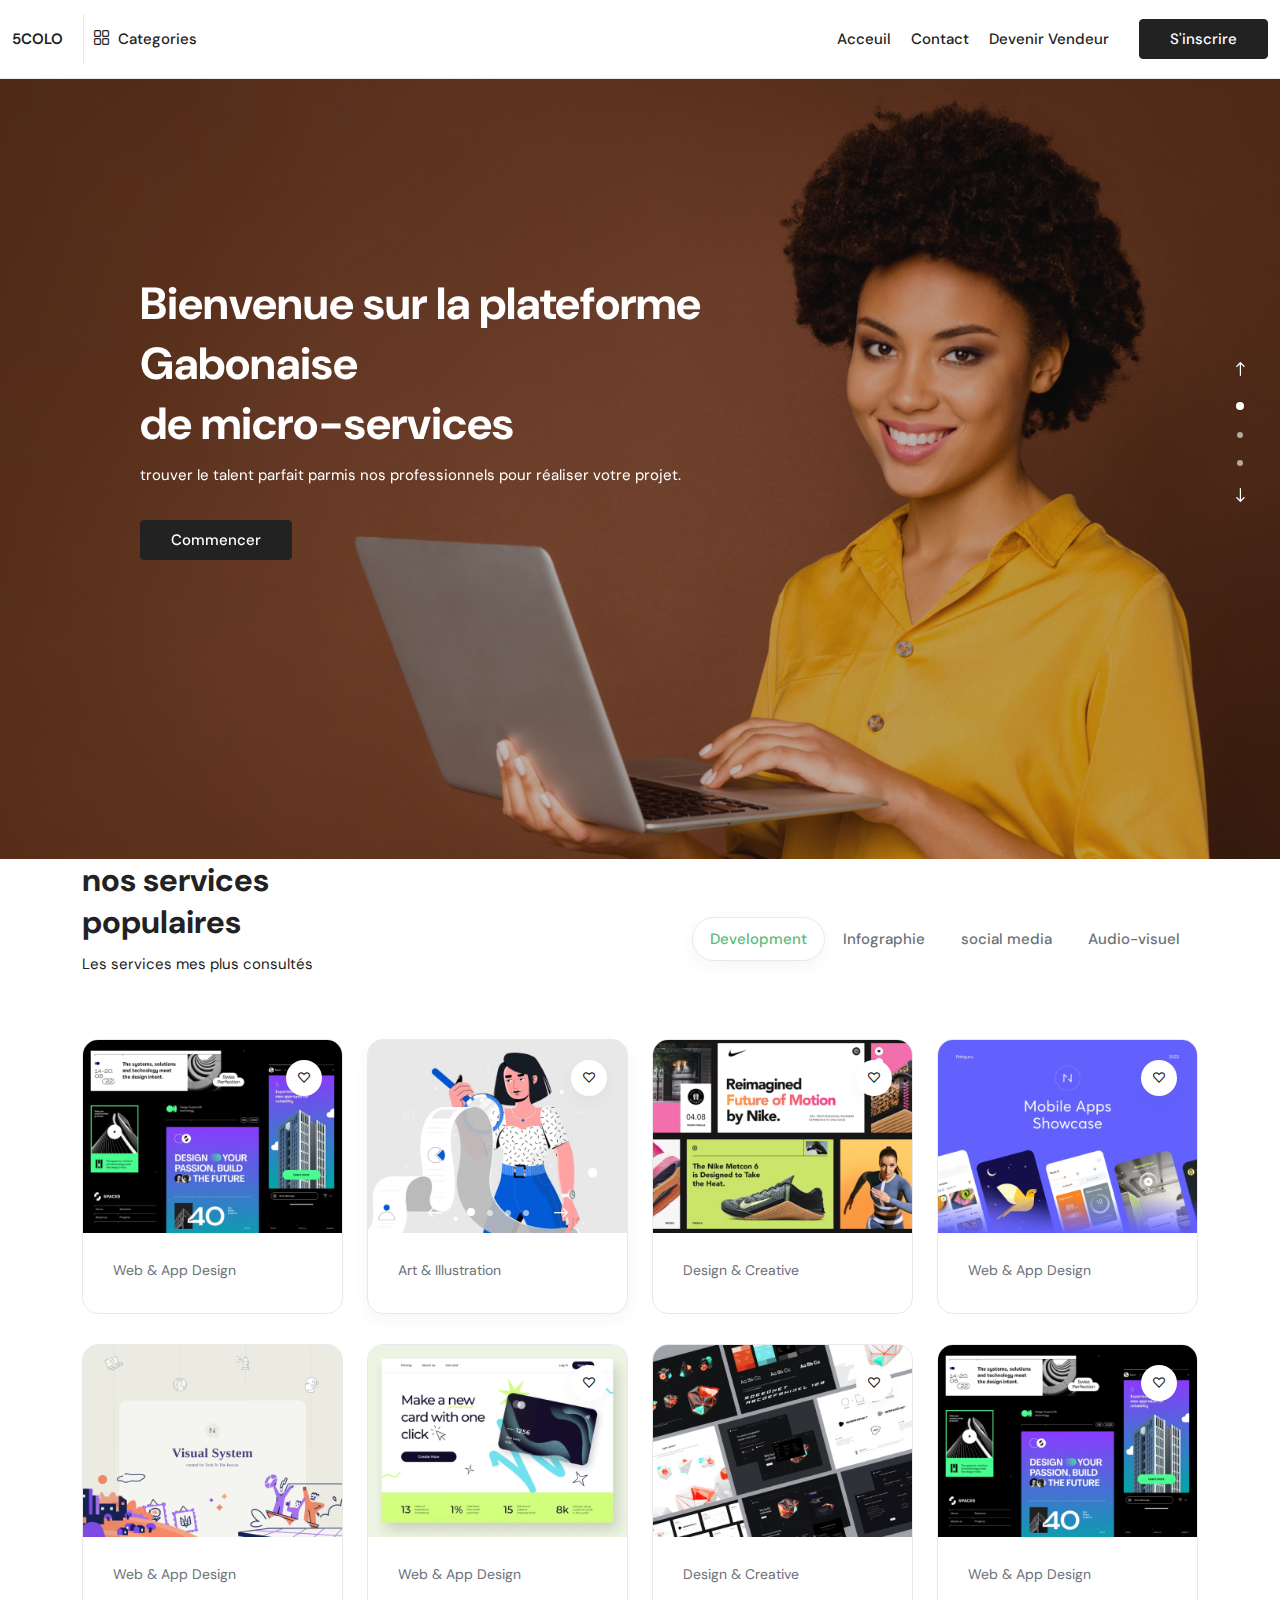
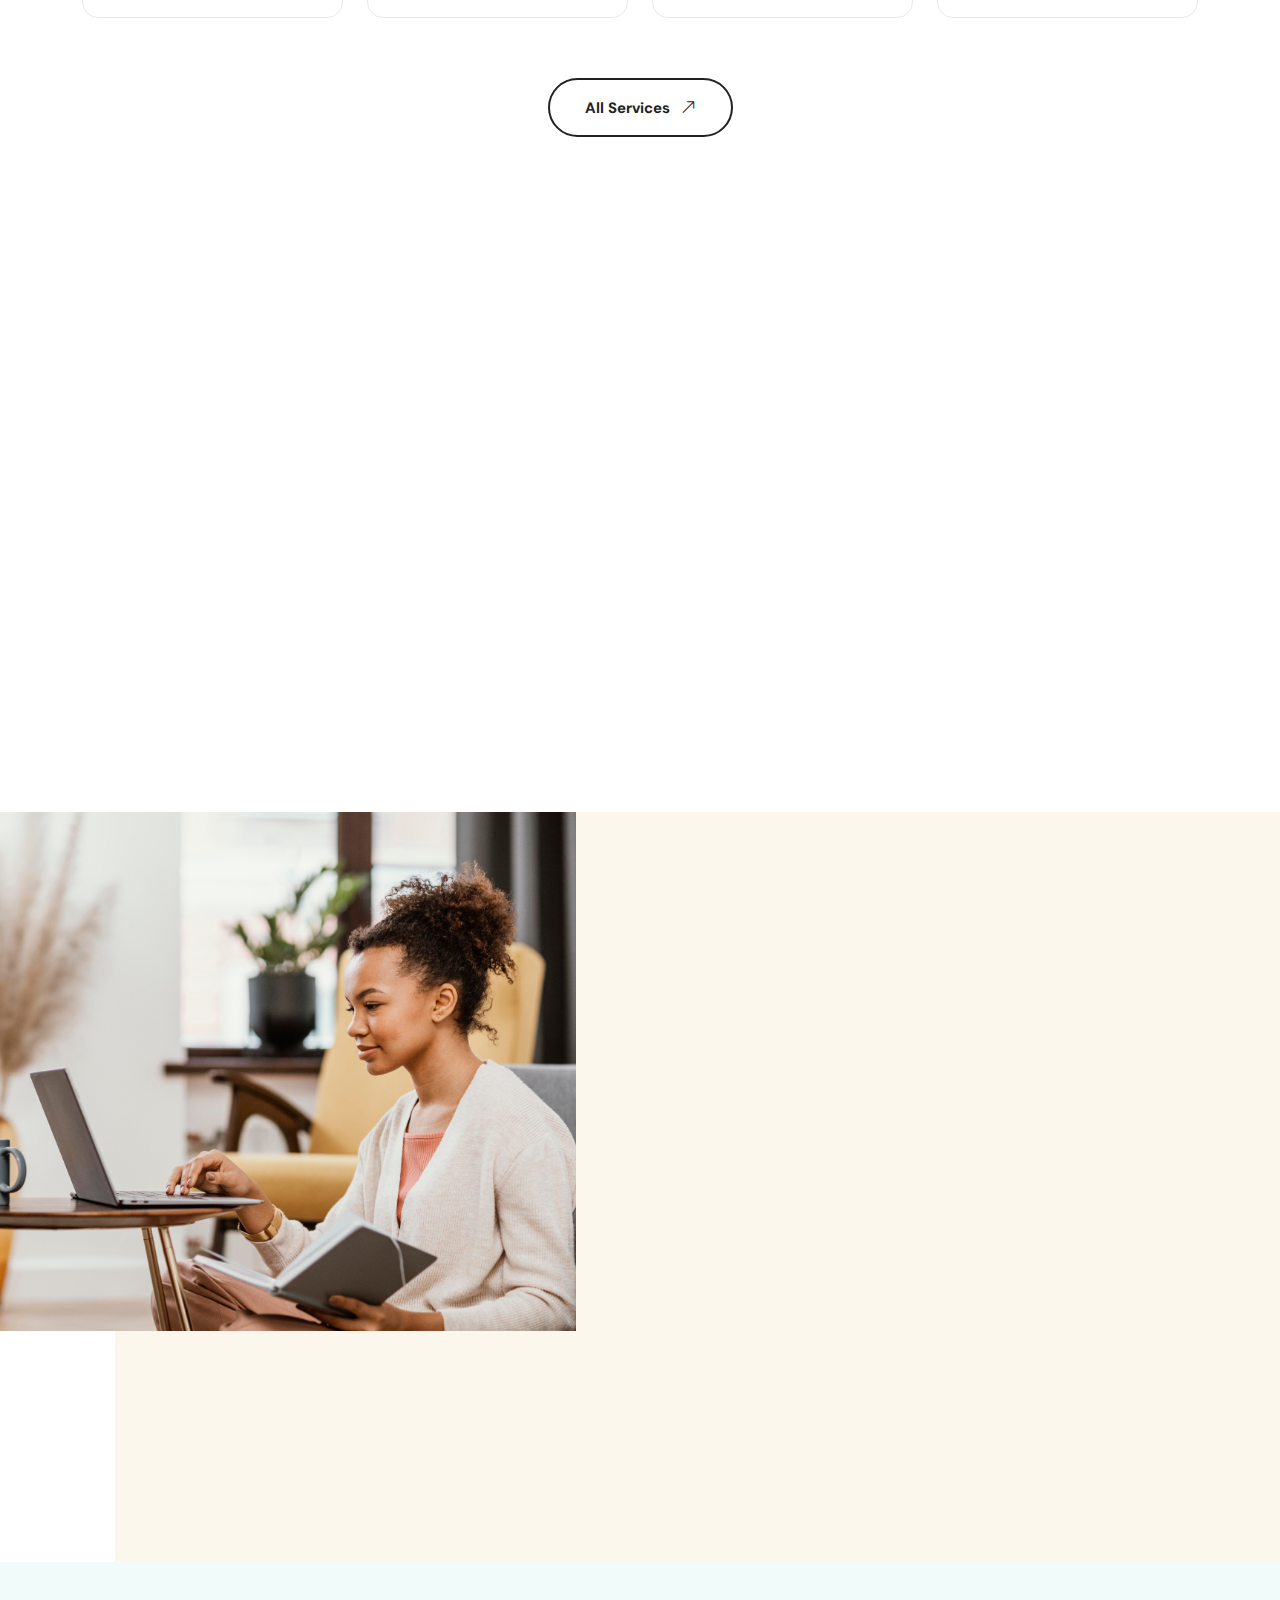
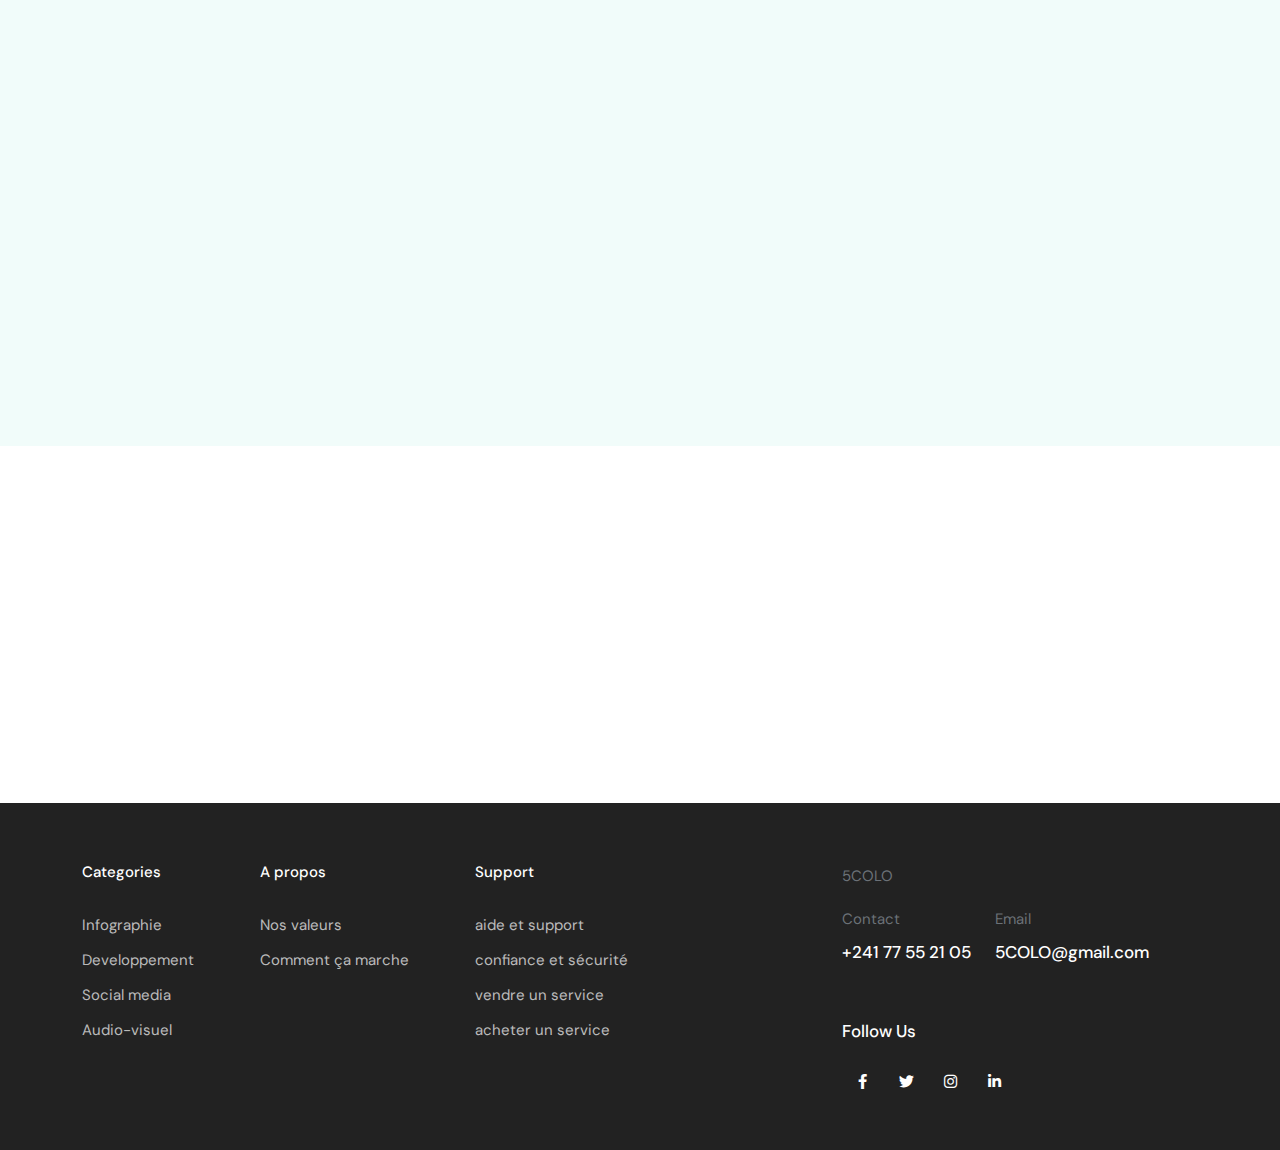
==== index.html @ 65ad7491 "modification de la pages d'acceuil" ====
<!DOCTYPE html>
<html dir="ltr" lang="en">

<!-- Mirrored from creativelayers.net/themes/freeio-html/index9.html by HTTrack Website Copier/3.x [XR&CO'2014], Thu, 28 Sep 2023 16:23:38 GMT -->
<head>
<meta charset="utf-8">
<meta http-equiv="X-UA-Compatible" content="IE=edge">
<meta name="viewport" content="width=device-width, initial-scale=1">
<meta name="keywords" content="bidding, fiverr, freelance marketplace, freelancers, freelancing, gigs, hiring, job board, job portal, job posting, jobs marketplace, peopleperhour, proposals, sell services, upwork">
<meta name="description" content="Freeio - Freelance Marketplace HTML Template">
<meta name="CreativeLayers" content="ATFN">
<!-- css file -->
<link rel="stylesheet" href="css/bootstrap.min.css">
<link rel="stylesheet" href="css/jquery-ui.min.css">
<link rel="stylesheet" href="css/ace-responsive-menu.css">
<link rel="stylesheet" href="css/menu.css">
<link rel="stylesheet" href="css/fontawesome.css">
<link rel="stylesheet" href="css/flaticon.css">
<link rel="stylesheet" href="css/bootstrap-select.min.css">
<link rel="stylesheet" href="css/animate.css">
<link rel="stylesheet" href="css/slider.css">
<link rel="stylesheet" href="css/style.css">
<link rel="stylesheet" href="css/ud-custom-spacing.css">
<!-- Responsive stylesheet -->
<link rel="stylesheet" href="css/responsive.css">
<!-- Title -->
<title>Freeio - Freelance Marketplace HTML Template</title>
<!-- Favicon -->
<link href="images/favicon.ico" sizes="128x128" rel="shortcut icon" type="image/x-icon" />
<link href="images/favicon.ico" sizes="128x128" rel="shortcut icon" />
<!-- Apple Touch Icon -->
<link href="images/apple-touch-icon-60x60.png" sizes="60x60" rel="apple-touch-icon">
<link href="images/apple-touch-icon-72x72.png" sizes="72x72" rel="apple-touch-icon">
<link href="images/apple-touch-icon-114x114.png" sizes="114x114" rel="apple-touch-icon">
<link href="images/apple-touch-icon-180x180.png" sizes="180x180" rel="apple-touch-icon">

<!-- HTML5 shim and Respond.js for IE8 support of HTML5 elements and media queries -->
<!-- WARNING: Respond.js doesn't work if you view the page via file:// -->
<!--[if lt IE 9]>
<script src="https://oss.maxcdn.com/html5shiv/3.7.3/html5shiv.min.js"></script>
<script src="https://oss.maxcdn.com/respond/1.4.2/respond.min.js"></script>
<![endif]-->

</head>
<body>
<div class="wrapper ovh">
  <div class="preloader"></div>
  
  <!-- Main Header Nav -->
  <header class="header-nav nav-innerpage-style stricky main-menu bdrb1">
    <!-- Ace Responsive Menu -->
    <nav class="posr"> 
      <div class="container-fluid posr menu_bdrt1">
        <div class="row align-items-center justify-content-between">
          <div class="col-auto">
            <div class="d-flex align-items-center justify-content-between">
              <div class="logos mr20">
                <a class="header-logo logo2" href="index9.html">5COLO</a>
              </div>
              <div class="home1_style bdrl1">
                <div id="mega-menu">
                  <a class="btn-mega fw500" href="#"><span class="pl30 pl10-xl pr5 fz15 vam flaticon-menu"></span> Categories</a>
                  <ul class="menu ps-0">
                    <li> <a class="dropdown" href="page-service-v1.html"><span class="menu-title">Infographie</span> </a>
                      
                    </li>
                    <li> <a class="dropdown" href="page-service-v1.html"> <span class="menu-title">Developpement</span> </a>
                    </li>
                    <li> <a class="dropdown" href="page-service-v1.html"> <span class="menu-title">Social Media</span> </a>
                     
                    </li>
                    <li> <a class="dropdown" href="page-service-v1.html"><span class="menu-title">Audio-visuel</span> </a>
                  
                  </ul>
                </div>
              </div>
            </div>
          </div>
          <div class="col-auto">
            <div class="d-flex align-items-center">

              <!-- Responsive Menu Structure-->
              <ul id="respMenu" class="ace-responsive-menu" data-menu-style="horizontal">
                <li class="visible_list"> <a class="list-item" href="#"><span class="title">Acceuil</span></a></li>
                <li> <a class="list-item" href="page-contact.html">Contact</a></li>
              </ul>

              <!-- <a class="login-info mx15-lg mx30" href="page-become-seller.html"><span class="d-none d-xl-inline-block">Become a</span> Seller</a> -->
              <a class="login-info mr15-lg mr30" href="page-login.html">Devenir Vendeur</a>
              <a class="ud-btn btn-dark add-joining" href="page-register.html">S'inscrire</a>
            </div>
          </div>
        </div>
      </div>
    </nav>
  </header>

  <!-- Mobile Nav  -->
  <div id="page" class="mobilie_header_nav stylehome1">
    <div class="mobile-menu">
      <div class="header bdrb1">
        <div class="menu_and_widgets">
          <div class="mobile_menu_bar d-flex justify-content-between align-items-center">
            <a class="mobile_logo" href="#"><img src="images/header-logo-dark.svg" alt=""></a>
            <div class="right-side text-end">
              <a class="" href="page-contact.html">join</a>
              <a class="menubar ml30" href="#menu"><img src="images/mobile-dark-nav-icon.svg" alt=""></a>
            </div>
          </div>
        </div>
        <div class="posr"><div class="mobile_menu_close_btn"><span class="far fa-times"></span></div></div>
      </div>
    </div>
    <!-- /.mobile-menu -->
    <nav id="menu" class="">
      <ul>
        <li><span>Browse Jobs</span>
          <ul>
            <li><span>Services</span>
              <ul>
                <li><a href="page-service-v1.html">Service v1</a></li>
                <li><a href="page-service-v2.html">Service v2</a></li>
                <li><a href="page-service-v3.html">Service v3</a></li>
                <li><a href="page-service-v4.html">Service v4</a></li>
                <li><a href="page-service-v5.html">Service v5</a></li>
                <li><a href="page-service-v6.html">Service v6</a></li>
                <li><a href="page-service-v7.html">Service v7</a></li>
                <li><a href="page-service-all.html">Service All</a></li>
                <li><a href="page-service-single.html">Service Single</a></li>
              </ul>
            </li>
            <li><span>Projects</span>
              <ul>
                <li><a href="page-project-v1.html">Project v1</a></li>
                <li><a href="page-project-single.html">Project Single</a></li>
              </ul>
            </li>
            <li><span>Job View</span>
              <ul>
                <li><a href="page-job-list-v1.html">Job list v1</a></li>
                <li><a href="page-job-list-v2.html">Job list v2</a></li>
                <li><a href="page-job-list-v3.html">Job list V3</a></li>
                <li><a href="page-job-list-single.html">Job Single</a></li>
              </ul>
            </li>
          </ul>
        </li>
        <li><span>Users</span>
          <ul>
            <li><span>Dashboard</span>
              <ul>
                <li><a href="page-dashboard.html">Dashboard</a></li>
                <li><a href="page-dashboard-proposal.html">Proposal</a></li>
                <li><a href="page-dashboard-save.html">Saved</a></li>
                <li><a href="page-dashboard-message.html">Message</a></li>
                <li><a href="page-dashboard-reviews.html">Reviews</a></li>
                <li><a href="page-dashboard-invoice.html">Invoice</a></li>
                <li><a href="page-dashboard-payouts.html">Payouts</a></li>
                <li><a href="page-dashboard-statement.html">Statement</a></li>
                <li><a href="page-dashboard-manage-service.html">Manage Service</a></li>
                <li><a href="page-dashboard-add-service.html">Add Services</a></li>
                <li><a href="page-dashboard-manage-jobs.html">Manage Jobs</a></li>
                <li><a href="page-dashboard-manage-project.html">Manage Project</a></li>
                <li><a href="page-dashboard-create-project.html">Create Project</a></li>
                <li><a href="page-dashboard-profile.html">My Profile</a></li>
              </ul>
            </li>
            <li><span>Employee</span>
              <ul>
                <li><a href="page-employee-v1.html">Employee V1</a></li>
                <li><a href="page-employee-v2.html">Employee V2</a></li>
                <li><a href="page-employee-single.html">Employee Single</a></li>
              </ul>
            </li>
            <li><span>Freelancer</span>
              <ul>
                <li><a href="page-freelancer-v1.html">Freelancer V1</a></li>
                <li><a href="page-freelancer-v2.html">Freelancer V2</a></li>
                <li><a href="page-freelancer-v3.html">Freelancer V3</a></li>
                <li><a href="page-freelancer-single.html">Freelancer Single</a></li>
              </ul>
            </li>
            <li><a href="page-become-seller.html">Become Seller</a></li>
          </ul>
        </li>
       
        <!-- Only for Mobile View -->
      </ul>
    </nav>
  </div>

  <div class="body_content">
    <!-- Home Banner Style V1 -->
    <section class="hero-home10 p-0 overflow-hidden">
      <div class="container-fluid p-0">
        <div class="row">
          <div class="col-lg-12">
            <div class="main-banner-wrapper home9-hero-content">
              <div class="navi_pagi_vertical_right dots_nav_light banner-style-one slider-1-grid owl-theme owl-carousel">
                <div class="slide slide-one" style="background-image: url(images/home/home-2.jpg);"></div>
                <div class="slide slide-one" style="background-image: url(images/home/home-3.jpg);"></div>
                <div class="slide slide-one" style="background-image: url(images/home/home-1.jpg);"></div>
              </div>
              <!-- /.carousel-btn-block banner-carousel-btn --> 
            </div>
            <!-- /.main-banner-wrapper --> 
          </div>
        </div>
      </div>
      <div class="home1-banner-content at-home9">
        <div class="container">
          <div class="row">
            <div class="col-xl-7">
              <h3 class="banner-title">Bienvenue sur la plateforme Gabonaise   <br class="d-none d-lg-block">de micro-services</h3>
              <p class="banner-text text-white ff-heading mb30">trouver le talent parfait parmis nos professionnels pour réaliser votre projet.</p>
              <a href="#" class="ud-btn btn-dark add-joining">Commencer</a>
              <!-- <div class="advance-search-tab bgc-white bdrs60 p10 bdrs4-sm banner-btn position-relative zi9">
                <div class="row">
                  <div class="col-md-5 col-lg-6 col-xl-6">
                    <div class="advance-search-field mb10-sm">
                      <form class="form-search position-relative">
                        <div class="box-search">
                          <span class="icon far fa-magnifying-glass"></span>
                          <input class="form-control" type="text" name="search" placeholder="What are you looking for?">
                          <div class="search-suggestions">
                            <h6 class="fz14 ml30 mt25 mb-3">Popular Search</h6>
                            <div class="box-suggestions">
                              <ul class="px-0 m-0 pb-4">
                                <li>
                                  <div class="info-product">
                                    <div class="item_title">mobile app development</div>
                                  </div>
                                </li>
                                <li>
                                  <div class="info-product">
                                    <div class="item_title">mobile app builder</div>
                                  </div>
                                </li>
                                <li>
                                  <div class="info-product">
                                    <div class="item_title">mobile legends</div>
                                  </div>
                                </li>
                                <li>
                                  <div class="info-product">
                                    <div class="item_title">mobile app ui ux design</div>
                                  </div>
                                </li>
                                <li>
                                  <div class="info-product">
                                    <div class="item_title">mobile game app development</div>
                                  </div>
                                </li>
                                <li>
                                  <div class="info-product">
                                    <div class="item_title">mobile app design</div>
                                  </div>
                                </li>
                              </ul>
                            </div>
                          </div>
                        </div>
                      </form>
                    </div>
                  </div>
                  <div class="col-md-4 col-lg-4 col-xl-3">
                    <div class="bselect-style1 bdrl1 bdrn-sm">
                      <select class="selectpicker" data-width="100%">
                        <option>City, state, or zip</option>
                        <option data-tokens="Miami">Miami</option>
                        <option data-tokens="NewYork">New York</option>
                      </select>
                    </div>
                  </div>
                  <div class="col-md-3 col-lg-2 col-xl-3">
                    <div class="text-center text-xl-start">
                      <button class="ud-btn btn-dark bdrs60 bdrs4-sm w-100" type="button">Search</button>
                    </div>
                  </div>
                </div>
              </div>
              <p class="banner-text text-white ff-heading mt30 mb15">Popular Searches</p>
              <div class="home9-tags d-md-flex align-items-center banner-btn">
                <a class="bdrs60 mb-2 mb-md-0" href="#">Designer</a>
                <a class="bdrs60 mb-2 mb-md-0" href="#">Developer</a>
                <a class="bdrs60 mb-2 mb-md-0" href="#">Web</a>
                <a class="bdrs60 mb-2 mb-md-0" href="#">IOS</a>
                <a class="bdrs60 mb-2 mb-md-0" href="#">PHP</a>
                <a class="bdrs60 mb-2 mb-md-0" href="#">Senior</a>
              </div> -->
            </div>
          </div>
        </div>
      </div>
    </section>

   
   
    <!-- Popular Services -->
    <section class="pt-0 pb-0 pb30-md">
      <div class="container">
        <div class="row align-items-center wow fadeInUp">
          <div class="col-xl-3">
            <div class="main-title mb30-lg">
              <h2 class="title">nos services populaires</h2>
              <p class="paragraph">Les services mes plus consultés</p>
            </div>
          </div>
          <div class="col-xl-9">
            <div class="navpill-style2 at-home9 mb50-lg">
              <ul class="nav nav-pills mb20 justify-content-xl-end" id="pills-tab" role="tablist">
                <li class="nav-item" role="presentation">
                  <button class="nav-link active fw500 dark-color" id="pills-home-tab" data-bs-toggle="pill" data-bs-target="#pills-home" type="button" role="tab" aria-controls="pills-home" aria-selected="true">Development </button>
                </li>
                <li class="nav-item" role="presentation">
                  <button class="nav-link fw500 dark-color" id="pills-profile-tab" data-bs-toggle="pill" data-bs-target="#pills-profile" type="button" role="tab" aria-controls="pills-profile" aria-selected="false"> Infographie</button>
                </li>
                <li class="nav-item" role="presentation">
                  <button class="nav-link fw500 dark-color" id="pills-contact-tab" data-bs-toggle="pill" data-bs-target="#pills-contact" type="button" role="tab" aria-controls="pills-contact" aria-selected="false">social media</button>
                </li>
                <li class="nav-item" role="presentation">
              <button class="nav-link fw500 dark-color" id="pills-contact-tab" data-bs-toggle="pill" data-bs-target="#pills-contact" type="button" role="tab" aria-controls="pills-contact" aria-selected="false">Audio-visuel</button>

                </li>
                <li class="nav-item" role="presentation">
                  <!-- <button class="nav-link fw500 dark-color" id="pills-video-tab" data-bs-toggle="pill" data-bs-target="#pills-video" type="button" role="tab" aria-controls="pills-video" aria-selected="false">Video & Animation</button> -->
                </li>
              </ul>
            </div>
          </div>
        </div>
        <div class="row">
          <div class="col-lg-12">
            <div class="navpill-style2">
              <div class="tab-content ha" id="pills-tabContent">
                <div class="tab-pane fade fz15 text show active" id="pills-home" role="tabpanel" aria-labelledby="pills-home-tab">
                  <div class="row">
                    <div class="col-sm-6 col-xl-3">
                      <div class="listing-style1 bdrs16">
                        <div class="list-thumb">
                          <img class="w-100" src="images/listings/g-1.jpg" alt="">
                          <a href="#" class="listing-fav fz12"><span class="far fa-heart"></span></a>
                        </div>
                        <div class="list-content">
                          <p class="list-text body-color fz14 mb-1">Web & App Design</p>
                        </div>
                      </div>
                      <div class="listing-style1 bdrs16">
                        <a href="#">
                            <div class="list-thumb">
                            <img class="w-100" src="images/listings/g-5.jpg" alt="">
                          </div>
                          <div class="list-content">
                            <p class="list-text body-color fz14 mb-1">Web & App Design</p>
                          </div>
                        </a>
                        
                      </div>
                    </div>
                    <div class="col-sm-6 col-xl-3">
                      <div class="listing-style1 default-box-shadow1 bdrs16">
                        <div class="list-thumb">
                          <div class="listing-thumbIn-slider position-relative navi_pagi_bottom_center slider-1-grid owl-carousel owl-theme">
                            <div class="item">
                              <img class="w-100" src="images/listings/g-2.jpg" alt="">
                              <a href="#" class="listing-fav fz12"><span class="far fa-heart"></span></a>
                            </div>
                            <div class="item">
                              <img class="w-100" src="images/listings/g-3.jpg" alt="">
                              <a href="#" class="listing-fav fz12"><span class="far fa-heart"></span></a>
                            </div>
                            <div class="item">
                              <img class="w-100" src="images/listings/g-4.jpg" alt="">
                              <a href="#" class="listing-fav fz12"><span class="far fa-heart"></span></a>
                            </div>
                            <div class="item">
                              <img class="w-100" src="images/listings/g-5.jpg" alt="">
                              <a href="#" class="listing-fav fz12"><span class="far fa-heart"></span></a>
                            </div>
                          </div>
                        </div>
                        <div class="list-content">
                          <p class="list-text body-color fz14 mb-1">Art & Illustration</p>
                        </div>
                      </div>
                      <div class="listing-style1 bdrs16">
                        <div class="list-thumb">
                          <img class="w-100" src="images/listings/g-6.jpg" alt="">
                          <a href="#" class="listing-fav fz12"><span class="far fa-heart"></span></a>
                        </div>
                        <div class="list-content">
                          <p class="list-text body-color fz14 mb-1">Web & App Design</p>
                        </div>
                      </div>
                    </div>
                    <div class="col-sm-6 col-xl-3">
                      <div class="listing-style1 bdrs16">
                        <div class="list-thumb">
                          <img class="w-100" src="images/listings/g-3.jpg" alt="">
                          <a href="#" class="listing-fav fz12"><span class="far fa-heart"></span></a>
                        </div>
                        <div class="list-content">
                          <p class="list-text body-color fz14 mb-1">Design & Creative</p>
                        </div>
                      </div>
                      <div class="listing-style1 bdrs16">
                        <div class="list-thumb">
                          <img class="w-100" src="images/listings/g-7.jpg" alt="">
                          <a href="#" class="listing-fav fz12"><span class="far fa-heart"></span></a>
                        </div>
                        <div class="list-content">
                          <p class="list-text body-color fz14 mb-1">Design & Creative</p>
                        </div>
                      </div>
                    </div>
                    <div class="col-sm-6 col-xl-3">
                      <div class="listing-style1 bdrs16">
                        <div class="list-thumb">
                          <img class="w-100" src="images/listings/g-4.jpg" alt="">
                          <a href="#" class="listing-fav fz12"><span class="far fa-heart"></span></a>
                        </div>
                        <div class="list-content">
                          <p class="list-text body-color fz14 mb-1">Web & App Design</p>
                        
                        </div>
                      </div>
                      <div class="listing-style1 bdrs16">
                        <div class="list-thumb">
                          <img class="w-100" src="images/listings/g-1.jpg" alt="">
                          <a href="#" class="listing-fav fz12"><span class="far fa-heart"></span></a>
                        </div>
                        <div class="list-content">
                          <p class="list-text body-color fz14 mb-1">Web & App Design</p>
                          
                        </div>
                      </div>
                    </div>
                    <div class="col-lg-12">
                      <div class="text-center mt30">
                        <a class="ud-btn btn-white2 double-border bdrs60" href="page-service-v1.html">All Services<i class="fal fa-arrow-right-long"></i></a>
                      </div>
                    </div>
                  </div>
                </div>
                <div class="tab-pane fade fz15 text" id="pills-profile" role="tabpanel" aria-labelledby="pills-profile-tab">
                  <div class="row">
                    <div class="col-sm-6 col-xl-3">
                      <div class="listing-style1 bdrs16">
                        <div class="list-thumb">
                          <img class="w-100" src="images/listings/g-1.jpg" alt="">
                          <a href="#" class="listing-fav fz12"><span class="far fa-heart"></span></a>
                        </div>
                        <div class="list-content">
                          <p class="list-text body-color fz14 mb-1">Web & App Design</p>
                         
                        </div>
                      </div>
                      <div class="listing-style1 bdrs16">
                        <div class="list-thumb">
                          <img class="w-100" src="images/listings/g-5.jpg" alt="">
                          <a href="#" class="listing-fav fz12"><span class="far fa-heart"></span></a>
                        </div>
                        <div class="list-content">
                          <p class="list-text body-color fz14 mb-1">Web & App Design</p>
                          
                        </div>
                      </div>
                    </div>
                    <div class="col-sm-6 col-xl-3">
                      <div class="listing-style1 default-box-shadow1 bdrs16">
                        <div class="list-thumb">
                          <div class="listing-thumbIn-slider position-relative navi_pagi_bottom_center slider-1-grid owl-carousel owl-theme">
                            <div class="item">
                              <img class="w-100" src="images/listings/g-2.jpg" alt="">
                              <a href="#" class="listing-fav fz12"><span class="far fa-heart"></span></a>
                            </div>
                            <div class="item">
                              <img class="w-100" src="images/listings/g-3.jpg" alt="">
                              <a href="#" class="listing-fav fz12"><span class="far fa-heart"></span></a>
                            </div>
                            <div class="item">
                              <img class="w-100" src="images/listings/g-4.jpg" alt="">
                              <a href="#" class="listing-fav fz12"><span class="far fa-heart"></span></a>
                            </div>
                            <div class="item">
                              <img class="w-100" src="images/listings/g-5.jpg" alt="">
                              <a href="#" class="listing-fav fz12"><span class="far fa-heart"></span></a>
                            </div>
                          </div>
                        </div>
                        <div class="list-content">
                          <p class="list-text body-color fz14 mb-1">Art & Illustration</p>
                          
                        </div>
                      </div>
                      <div class="listing-style1 bdrs16">
                        <div class="list-thumb">
                          <img class="w-100" src="images/listings/g-6.jpg" alt="">
                          <a href="#" class="listing-fav fz12"><span class="far fa-heart"></span></a>
                        </div>
                        <div class="list-content">
                          <p class="list-text body-color fz14 mb-1">Web & App Design</p>
                          
                        </div>
                      </div>
                    </div>
                    <div class="col-sm-6 col-xl-3">
                      <div class="listing-style1 bdrs16">
                        <div class="list-thumb">
                          <img class="w-100" src="images/listings/g-3.jpg" alt="">
                          <a href="#" class="listing-fav fz12"><span class="far fa-heart"></span></a>
                        </div>
                        <div class="list-content">
                          <p class="list-text body-color fz14 mb-1">Design & Creative</p>
                          
                        </div>
                      </div>
                      <div class="listing-style1 bdrs16">
                        <div class="list-thumb">
                          <img class="w-100" src="images/listings/g-7.jpg" alt="">
                          <a href="#" class="listing-fav fz12"><span class="far fa-heart"></span></a>
                        </div>
                        <div class="list-content">
                          <p class="list-text body-color fz14 mb-1">Design & Creative</p>
                          
                        </div>
                      </div>
                    </div>
                    <div class="col-sm-6 col-xl-3">
                      <div class="listing-style1 bdrs16">
                        <div class="list-thumb">
                          <img class="w-100" src="images/listings/g-4.jpg" alt="">
                          <a href="#" class="listing-fav fz12"><span class="far fa-heart"></span></a>
                        </div>
                        <div class="list-content">
                          <p class="list-text body-color fz14 mb-1">Web & App Design</p>
                          
                        </div>
                      </div>
                      <div class="listing-style1 bdrs16">
                        <div class="list-thumb">
                          <img class="w-100" src="images/listings/g-1.jpg" alt="">
                          <a href="#" class="listing-fav fz12"><span class="far fa-heart"></span></a>
                        </div>
                        <div class="list-content">
                          <p class="list-text body-color fz14 mb-1">Web & App Design</p>
                          
                        </div>
                      </div>
                    </div>
                    <div class="col-lg-12">
                      <div class="text-center mt30">
                        <a class="ud-btn btn-white2 double-border bdrs60" href="page-service-v1.html">All Services<i class="fal fa-arrow-right-long"></i></a>
                      </div>
                    </div>
                  </div>
                </div>
                <div class="tab-pane fade fz15 text" id="pills-contact" role="tabpanel" aria-labelledby="pills-contact-tab">
                  <div class="row">
                    <div class="col-sm-6 col-xl-3">
                      <div class="listing-style1 bdrs16">
                        <div class="list-thumb">
                          <img class="w-100" src="images/listings/g-1.jpg" alt="">
                          <a href="#" class="listing-fav fz12"><span class="far fa-heart"></span></a>
                        </div>
                        <div class="list-content">
                          <p class="list-text body-color fz14 mb-1">Web & App Design</p>
                          
                        </div>
                      </div>
                      <div class="listing-style1 bdrs16">
                        <div class="list-thumb">
                          <img class="w-100" src="images/listings/g-5.jpg" alt="">
                          <a href="#" class="listing-fav fz12"><span class="far fa-heart"></span></a>
                        </div>
                        <div class="list-content">
                          <p class="list-text body-color fz14 mb-1">Web & App Design</p>
                          
                        </div>
                      </div>
                    </div>
                    <div class="col-sm-6 col-xl-3">
                      <div class="listing-style1 default-box-shadow1 bdrs16">
                        <div class="list-thumb">
                          <div class="listing-thumbIn-slider position-relative navi_pagi_bottom_center slider-1-grid owl-carousel owl-theme">
                            <div class="item">
                              <img class="w-100" src="images/listings/g-2.jpg" alt="">
                              <a href="#" class="listing-fav fz12"><span class="far fa-heart"></span></a>
                            </div>
                            <div class="item">
                              <img class="w-100" src="images/listings/g-3.jpg" alt="">
                              <a href="#" class="listing-fav fz12"><span class="far fa-heart"></span></a>
                            </div>
                            <div class="item">
                              <img class="w-100" src="images/listings/g-4.jpg" alt="">
                              <a href="#" class="listing-fav fz12"><span class="far fa-heart"></span></a>
                            </div>
                            <div class="item">
                              <img class="w-100" src="images/listings/g-5.jpg" alt="">
                              <a href="#" class="listing-fav fz12"><span class="far fa-heart"></span></a>
                            </div>
                          </div>
                        </div>
                        <div class="list-content">
                          <p class="list-text body-color fz14 mb-1">Art & Illustration</p>
                          
                        </div>
                      </div>
                      <div class="listing-style1 bdrs16">
                        <div class="list-thumb">
                          <img class="w-100" src="images/listings/g-6.jpg" alt="">
                          <a href="#" class="listing-fav fz12"><span class="far fa-heart"></span></a>
                        </div>
                        <div class="list-content">
                          <p class="list-text body-color fz14 mb-1">Web & App Design</p>
                          
                        </div>
                      </div>
                    </div>
                    <div class="col-sm-6 col-xl-3">
                      <div class="listing-style1 bdrs16">
                        <div class="list-thumb">
                          <img class="w-100" src="images/listings/g-3.jpg" alt="">
                          <a href="#" class="listing-fav fz12"><span class="far fa-heart"></span></a>
                        </div>
                        <div class="list-content">
                          <p class="list-text body-color fz14 mb-1">Design & Creative</p>
                          
                        </div>
                      </div>
                      <div class="listing-style1 bdrs16">
                        <div class="list-thumb">
                          <img class="w-100" src="images/listings/g-7.jpg" alt="">
                          <a href="#" class="listing-fav fz12"><span class="far fa-heart"></span></a>
                        </div>
                        <div class="list-content">
                          <p class="list-text body-color fz14 mb-1">Design & Creative</p>
                          
                        </div>
                      </div>
                    </div>
                    <div class="col-sm-6 col-xl-3">
                      <div class="listing-style1 bdrs16">
                        <div class="list-thumb">
                          <img class="w-100" src="images/listings/g-4.jpg" alt="">
                          <a href="#" class="listing-fav fz12"><span class="far fa-heart"></span></a>
                        </div>
                        <div class="list-content">
                          <p class="list-text body-color fz14 mb-1">Web & App Design</p>
                          
                        </div>
                      </div>
                      <div class="listing-style1 bdrs16">
                        <div class="list-thumb">
                          <img class="w-100" src="images/listings/g-1.jpg" alt="">
                          <a href="#" class="listing-fav fz12"><span class="far fa-heart"></span></a>
                        </div>
                        <div class="list-content">
                          <p class="list-text body-color fz14 mb-1">Web & App Design</p>
                          
                        </div>
                      </div>
                    </div>
                    <div class="col-lg-12">
                      <div class="text-center mt30">
                        <a class="ud-btn btn-white2 double-border bdrs60" href="page-service-v1.html">All Services<i class="fal fa-arrow-right-long"></i></a>
                      </div>
                    </div>
                  </div>
                </div>
                <div class="tab-pane fade fz15 text" id="pills-audio" role="tabpanel" aria-labelledby="pills-audio-tab">
                  <div class="row">
                    <div class="col-sm-6 col-xl-3">
                      <div class="listing-style1 bdrs16">
                        <div class="list-thumb">
                          <img class="w-100" src="images/listings/g-1.jpg" alt="">
                          <a href="#" class="listing-fav fz12"><span class="far fa-heart"></span></a>
                        </div>
                        <div class="list-content">
                          <p class="list-text body-color fz14 mb-1">Web & App Design</p>
                          <h5 class="list-title"><a href="page-services-single.html">I will design modern websites in figma or adobe xd</a></h5>
                          <div class="review-meta d-flex align-items-center">
                            <i class="fas fa-star fz10 review-color me-2"></i>
                            <p class="mb-0 body-color fz14"><span class="dark-color me-2">4.82</span>94 reviews</p>
                          </div>
                          <hr class="my-2">
                          <div class="list-meta d-flex justify-content-between align-items-center mt15">
                            <a class="d-flex" href="#">
                              <span class="position-relative mr10">
                                <img class="rounded-circle wa" src="images/team/fl-s-1.png" alt="Freelancer Photo">
                                <span class="online-badges"></span>
                              </span>
                              <span class="fz14">Wanda Runo</span>
                            </a>
                            <div class="budget">
                              <p class="mb-0 body-color">Starting at<span class="fz17 fw500 dark-color ms-1">$983</span></p>
                            </div>
                          </div>
                        </div>
                      </div>
                      <div class="listing-style1 bdrs16">
                        <div class="list-thumb">
                          <img class="w-100" src="images/listings/g-5.jpg" alt="">
                          <a href="#" class="listing-fav fz12"><span class="far fa-heart"></span></a>
                        </div>
                        <div class="list-content">
                          <p class="list-text body-color fz14 mb-1">Web & App Design</p>
                          <h5 class="list-title"><a href="page-services-single.html">I will design modern websites in figma or adobe xd</a></h5>
                          <div class="review-meta d-flex align-items-center">
                            <i class="fas fa-star fz10 review-color me-2"></i>
                            <p class="mb-0 body-color fz14"><span class="dark-color me-2">4.82</span>94 reviews</p>
                          </div>
                          <hr class="my-2">
                          <div class="list-meta d-flex justify-content-between align-items-center mt15">
                            <a class="d-flex" href="#">
                              <span class="position-relative mr10">
                                <img class="rounded-circle" src="images/team/fl-s-1.png" alt="Freelancer Photo">
                                <span class="online-badges"></span>
                              </span>
                              <span class="fz14">Wanda Runo</span>
                            </a>
                            <div class="budget">
                              <p class="mb-0 body-color">Starting at<span class="fz17 fw500 dark-color ms-1">$983</span></p>
                            </div>
                          </div>
                        </div>
                      </div>
                    </div>
                    <div class="col-sm-6 col-xl-3">
                      <div class="listing-style1 default-box-shadow1 bdrs16">
                        <div class="list-thumb">
                          <div class="listing-thumbIn-slider position-relative navi_pagi_bottom_center slider-1-grid owl-carousel owl-theme">
                            <div class="item">
                              <img class="w-100" src="images/listings/g-2.jpg" alt="">
                              <a href="#" class="listing-fav fz12"><span class="far fa-heart"></span></a>
                            </div>
                            <div class="item">
                              <img class="w-100" src="images/listings/g-3.jpg" alt="">
                              <a href="#" class="listing-fav fz12"><span class="far fa-heart"></span></a>
                            </div>
                            <div class="item">
                              <img class="w-100" src="images/listings/g-4.jpg" alt="">
                              <a href="#" class="listing-fav fz12"><span class="far fa-heart"></span></a>
                            </div>
                            <div class="item">
                              <img class="w-100" src="images/listings/g-5.jpg" alt="">
                              <a href="#" class="listing-fav fz12"><span class="far fa-heart"></span></a>
                            </div>
                          </div>
                        </div>
                        <div class="list-content">
                          <p class="list-text body-color fz14 mb-1">Art & Illustration</p>
                          <h5 class="list-title"><a href="page-services-single.html">I will create modern flat design illustration</a></h5>
                          <div class="review-meta d-flex align-items-center">
                            <i class="fas fa-star fz10 review-color me-2"></i>
                            <p class="mb-0 body-color fz14"><span class="dark-color me-2">4.82</span>94 reviews</p>
                          </div>
                          <hr class="my-2">
                          <div class="list-meta d-flex justify-content-between align-items-center mt15">
                            <a href="#">
                              <span class="position-relative mr10">
                                <img class="rounded-circle" src="images/team/fl-s-2.png" alt="Freelancer Photo">
                                <span class="online-badge"></span>
                              </span>
                              <span class="fz14">Ali Tufan</span>
                            </a>
                            <div class="budget">
                              <p class="mb-0 body-color">Starting at<span class="fz17 fw500 dark-color ms-1">$983</span></p>
                            </div>
                          </div>
                        </div>
                      </div>
                      <div class="listing-style1 bdrs16">
                        <div class="list-thumb">
                          <img class="w-100" src="images/listings/g-6.jpg" alt="">
                          <a href="#" class="listing-fav fz12"><span class="far fa-heart"></span></a>
                        </div>
                        <div class="list-content">
                          <p class="list-text body-color fz14 mb-1">Web & App Design</p>
                          <h5 class="list-title"><a href="page-services-single.html">I will design modern websites in figma or adobe xd</a></h5>
                          <div class="review-meta d-flex align-items-center">
                            <i class="fas fa-star fz10 review-color me-2"></i>
                            <p class="mb-0 body-color fz14"><span class="dark-color me-2">4.82</span>94 reviews</p>
                          </div>
                          <hr class="my-2">
                          <div class="list-meta d-flex justify-content-between align-items-center mt15">
                            <a class="d-flex" href="#">
                              <span class="position-relative mr10">
                                <img class="rounded-circle" src="images/team/fl-s-2.png" alt="Freelancer Photo">
                                <span class="online-badges"></span>
                              </span>
                              <span class="fz14">Wanda Runo</span>
                            </a>
                            <div class="budget">
                              <p class="mb-0 body-color">Starting at<span class="fz17 fw500 dark-color ms-1">$983</span></p>
                            </div>
                          </div>
                        </div>
                      </div>
                    </div>
                    <div class="col-sm-6 col-xl-3">
                      <div class="listing-style1 bdrs16">
                        <div class="list-thumb">
                          <img class="w-100" src="images/listings/g-3.jpg" alt="">
                          <a href="#" class="listing-fav fz12"><span class="far fa-heart"></span></a>
                        </div>
                        <div class="list-content">
                          <p class="list-text body-color fz14 mb-1">Design & Creative</p>
                          <h5 class="list-title line-clamp2"><a href="page-services-single.html">I will build a fully responsive design in HTML,CSS, bootstrap, and javascript</a></h5>
                          <div class="review-meta d-flex align-items-center">
                            <i class="fas fa-star fz10 review-color me-2"></i>
                            <p class="mb-0 body-color fz14"><span class="dark-color me-2">4.82</span>94 reviews</p>
                          </div>
                          <hr class="my-2">
                          <div class="list-meta d-flex justify-content-between align-items-center mt15">
                            <a class="d-flex" href="#">
                              <span class="position-relative mr10">
                                <img class="rounded-circle" src="images/team/fl-s-3.png" alt="Freelancer Photo">
                                <span class="online-badges"></span>
                              </span>
                              <span class="fz14">Wanda Runo</span>
                            </a>
                            <div class="budget">
                              <p class="mb-0 body-color">Starting at<span class="fz17 fw500 dark-color ms-1">$983</span></p>
                            </div>
                          </div>
                        </div>
                      </div>
                      <div class="listing-style1 bdrs16">
                        <div class="list-thumb">
                          <img class="w-100" src="images/listings/g-7.jpg" alt="">
                          <a href="#" class="listing-fav fz12"><span class="far fa-heart"></span></a>
                        </div>
                        <div class="list-content">
                          <p class="list-text body-color fz14 mb-1">Design & Creative</p>
                          <h5 class="list-title line-clamp2"><a href="page-services-single.html">I will build a fully responsive design in HTML,CSS, bootstrap, and javascript</a></h5>
                          <div class="review-meta d-flex align-items-center">
                            <i class="fas fa-star fz10 review-color me-2"></i>
                            <p class="mb-0 body-color fz14"><span class="dark-color me-2">4.82</span>94 reviews</p>
                          </div>
                          <hr class="my-2">
                          <div class="list-meta d-flex justify-content-between align-items-center mt15">
                            <a class="d-flex" href="#">
                              <span class="position-relative mr10">
                                <img class="rounded-circle" src="images/team/fl-s-3.png" alt="Freelancer Photo">
                                <span class="online-badges"></span>
                              </span>
                              <span class="fz14">Wanda Runo</span>
                            </a>
                            <div class="budget">
                              <p class="mb-0 body-color">Starting at<span class="fz17 fw500 dark-color ms-1">$983</span></p>
                            </div>
                          </div>
                        </div>
                      </div>
                    </div>
                    <div class="col-sm-6 col-xl-3">
                      <div class="listing-style1 bdrs16">
                        <div class="list-thumb">
                          <img class="w-100" src="images/listings/g-4.jpg" alt="">
                          <a href="#" class="listing-fav fz12"><span class="far fa-heart"></span></a>
                        </div>
                        <div class="list-content">
                          <p class="list-text body-color fz14 mb-1">Web & App Design</p>
                          <h5 class="list-title line-clamp2"><a href="page-services-single.html">I will do mobile app development for ios and android</a></h5>
                          <div class="review-meta d-flex align-items-center">
                            <i class="fas fa-star fz10 review-color me-2"></i>
                            <p class="mb-0 body-color fz14"><span class="dark-color me-2">4.82</span>94 reviews</p>
                          </div>
                          <hr class="my-2">
                          <div class="list-meta d-flex justify-content-between align-items-center mt15">
                            <a class="d-flex" href="#">
                              <span class="position-relative mr10">
                                <img class="rounded-circle" src="images/team/fl-s-4.png" alt="Freelancer Photo">
                                <span class="online-badges"></span>
                              </span>
                              <span class="fz14">Wanda Runo</span>
                            </a>
                            <div class="budget">
                              <p class="mb-0 body-color">Starting at<span class="fz17 fw500 dark-color ms-1">$983</span></p>
                            </div>
                          </div>
                        </div>
                      </div>
                      <div class="listing-style1 bdrs16">
                        <div class="list-thumb">
                          <img class="w-100" src="images/listings/g-1.jpg" alt="">
                          <a href="#" class="listing-fav fz12"><span class="far fa-heart"></span></a>
                        </div>
                        <div class="list-content">
                          <p class="list-text body-color fz14 mb-1">Web & App Design</p>
                          <h5 class="list-title"><a href="page-services-single.html">I will design modern websites in figma or adobe xd</a></h5>
                          <div class="review-meta d-flex align-items-center">
                            <i class="fas fa-star fz10 review-color me-2"></i>
                            <p class="mb-0 body-color fz14"><span class="dark-color me-2">4.82</span>94 reviews</p>
                          </div>
                          <hr class="my-2">
                          <div class="list-meta d-flex justify-content-between align-items-center mt15">
                            <a class="d-flex" href="#">
                              <span class="position-relative mr10">
                                <img class="rounded-circle wa" src="images/team/fl-s-1.png" alt="Freelancer Photo">
                                <span class="online-badges"></span>
                              </span>
                              <span class="fz14">Wanda Runo</span>
                            </a>
                            <div class="budget">
                              <p class="mb-0 body-color">Starting at<span class="fz17 fw500 dark-color ms-1">$983</span></p>
                            </div>
                          </div>
                        </div>
                      </div>
                    </div>
                    <div class="col-lg-12">
                      <div class="text-center mt30">
                        <a class="ud-btn btn-white2 double-border bdrs60" href="page-service-v1.html">All Services<i class="fal fa-arrow-right-long"></i></a>
                      </div>
                    </div>
                  </div>
                </div>
                <div class="tab-pane fade fz15 text" id="pills-video" role="tabpanel" aria-labelledby="pills-video-tab">
                  <div class="row">
                    <div class="col-sm-6 col-xl-3">
                      <div class="listing-style1 bdrs16">
                        <div class="list-thumb">
                          <img class="w-100" src="images/listings/g-1.jpg" alt="">
                          <a href="#" class="listing-fav fz12"><span class="far fa-heart"></span></a>
                        </div>
                        <div class="list-content">
                          <p class="list-text body-color fz14 mb-1">Web & App Design</p>
                          <h5 class="list-title"><a href="page-services-single.html">I will design modern websites in figma or adobe xd</a></h5>
                          <div class="review-meta d-flex align-items-center">
                            <i class="fas fa-star fz10 review-color me-2"></i>
                            <p class="mb-0 body-color fz14"><span class="dark-color me-2">4.82</span>94 reviews</p>
                          </div>
                          <hr class="my-2">
                          <div class="list-meta d-flex justify-content-between align-items-center mt15">
                            <a class="d-flex" href="#">
                              <span class="position-relative mr10">
                                <img class="rounded-circle wa" src="images/team/fl-s-1.png" alt="Freelancer Photo">
                                <span class="online-badges"></span>
                              </span>
                              <span class="fz14">Wanda Runo</span>
                            </a>
                            <div class="budget">
                              <p class="mb-0 body-color">Starting at<span class="fz17 fw500 dark-color ms-1">$983</span></p>
                            </div>
                          </div>
                        </div>
                      </div>
                      <div class="listing-style1 bdrs16">
                        <div class="list-thumb">
                          <img class="w-100" src="images/listings/g-5.jpg" alt="">
                          <a href="#" class="listing-fav fz12"><span class="far fa-heart"></span></a>
                        </div>
                        <div class="list-content">
                          <p class="list-text body-color fz14 mb-1">Web & App Design</p>
                          <h5 class="list-title"><a href="page-services-single.html">I will design modern websites in figma or adobe xd</a></h5>
                          <div class="review-meta d-flex align-items-center">
                            <i class="fas fa-star fz10 review-color me-2"></i>
                            <p class="mb-0 body-color fz14"><span class="dark-color me-2">4.82</span>94 reviews</p>
                          </div>
                          <hr class="my-2">
                          <div class="list-meta d-flex justify-content-between align-items-center mt15">
                            <a class="d-flex" href="#">
                              <span class="position-relative mr10">
                                <img class="rounded-circle" src="images/team/fl-s-1.png" alt="Freelancer Photo">
                                <span class="online-badges"></span>
                              </span>
                              <span class="fz14">Wanda Runo</span>
                            </a>
                            <div class="budget">
                              <p class="mb-0 body-color">Starting at<span class="fz17 fw500 dark-color ms-1">$983</span></p>
                            </div>
                          </div>
                        </div>
                      </div>
                    </div>
                    <div class="col-sm-6 col-xl-3">
                      <div class="listing-style1 default-box-shadow1 bdrs16">
                        <div class="list-thumb">
                          <div class="listing-thumbIn-slider position-relative navi_pagi_bottom_center slider-1-grid owl-carousel owl-theme">
                            <div class="item">
                              <img class="w-100" src="images/listings/g-2.jpg" alt="">
                              <a href="#" class="listing-fav fz12"><span class="far fa-heart"></span></a>
                            </div>
                            <div class="item">
                              <img class="w-100" src="images/listings/g-3.jpg" alt="">
                              <a href="#" class="listing-fav fz12"><span class="far fa-heart"></span></a>
                            </div>
                            <div class="item">
                              <img class="w-100" src="images/listings/g-4.jpg" alt="">
                              <a href="#" class="listing-fav fz12"><span class="far fa-heart"></span></a>
                            </div>
                            <div class="item">
                              <img class="w-100" src="images/listings/g-5.jpg" alt="">
                              <a href="#" class="listing-fav fz12"><span class="far fa-heart"></span></a>
                            </div>
                          </div>
                        </div>
                        <div class="list-content">
                          <p class="list-text body-color fz14 mb-1">Art & Illustration</p>
                          <h5 class="list-title"><a href="page-services-single.html">I will create modern flat design illustration</a></h5>
                          <div class="review-meta d-flex align-items-center">
                            <i class="fas fa-star fz10 review-color me-2"></i>
                            <p class="mb-0 body-color fz14"><span class="dark-color me-2">4.82</span>94 reviews</p>
                          </div>
                          <hr class="my-2">
                          <div class="list-meta d-flex justify-content-between align-items-center mt15">
                            <a href="#">
                              <span class="position-relative mr10">
                                <img class="rounded-circle" src="images/team/fl-s-2.png" alt="Freelancer Photo">
                                <span class="online-badge"></span>
                              </span>
                              <span class="fz14">Ali Tufan</span>
                            </a>
                            <div class="budget">
                              <p class="mb-0 body-color">Starting at<span class="fz17 fw500 dark-color ms-1">$983</span></p>
                            </div>
                          </div>
                        </div>
                      </div>
                      <div class="listing-style1 bdrs16">
                        <div class="list-thumb">
                          <img class="w-100" src="images/listings/g-6.jpg" alt="">
                          <a href="#" class="listing-fav fz12"><span class="far fa-heart"></span></a>
                        </div>
                        <div class="list-content">
                          <p class="list-text body-color fz14 mb-1">Web & App Design</p>
                          <h5 class="list-title"><a href="page-services-single.html">I will design modern websites in figma or adobe xd</a></h5>
                          <div class="review-meta d-flex align-items-center">
                            <i class="fas fa-star fz10 review-color me-2"></i>
                            <p class="mb-0 body-color fz14"><span class="dark-color me-2">4.82</span>94 reviews</p>
                          </div>
                          <hr class="my-2">
                          <div class="list-meta d-flex justify-content-between align-items-center mt15">
                            <a class="d-flex" href="#">
                              <span class="position-relative mr10">
                                <img class="rounded-circle" src="images/team/fl-s-2.png" alt="Freelancer Photo">
                                <span class="online-badges"></span>
                              </span>
                              <span class="fz14">Wanda Runo</span>
                            </a>
                            <div class="budget">
                              <p class="mb-0 body-color">Starting at<span class="fz17 fw500 dark-color ms-1">$983</span></p>
                            </div>
                          </div>
                        </div>
                      </div>
                    </div>
                    <div class="col-sm-6 col-xl-3">
                      <div class="listing-style1 bdrs16">
                        <div class="list-thumb">
                          <img class="w-100" src="images/listings/g-3.jpg" alt="">
                          <a href="#" class="listing-fav fz12"><span class="far fa-heart"></span></a>
                        </div>
                        <div class="list-content">
                          <p class="list-text body-color fz14 mb-1">Design & Creative</p>
                          <h5 class="list-title line-clamp2"><a href="page-services-single.html">I will build a fully responsive design in HTML,CSS, bootstrap, and javascript</a></h5>
                          <div class="review-meta d-flex align-items-center">
                            <i class="fas fa-star fz10 review-color me-2"></i>
                            <p class="mb-0 body-color fz14"><span class="dark-color me-2">4.82</span>94 reviews</p>
                          </div>
                          <hr class="my-2">
                          <div class="list-meta d-flex justify-content-between align-items-center mt15">
                            <a class="d-flex" href="#">
                              <span class="position-relative mr10">
                                <img class="rounded-circle" src="images/team/fl-s-3.png" alt="Freelancer Photo">
                                <span class="online-badges"></span>
                              </span>
                              <span class="fz14">Wanda Runo</span>
                            </a>
                            <div class="budget">
                              <p class="mb-0 body-color">Starting at<span class="fz17 fw500 dark-color ms-1">$983</span></p>
                            </div>
                          </div>
                        </div>
                      </div>
                      <div class="listing-style1 bdrs16">
                        <div class="list-thumb">
                          <img class="w-100" src="images/listings/g-7.jpg" alt="">
                          <a href="#" class="listing-fav fz12"><span class="far fa-heart"></span></a>
                        </div>
                        <div class="list-content">
                          <p class="list-text body-color fz14 mb-1">Design & Creative</p>
                          <h5 class="list-title line-clamp2"><a href="page-services-single.html">I will build a fully responsive design in HTML,CSS, bootstrap, and javascript</a></h5>
                          <div class="review-meta d-flex align-items-center">
                            <i class="fas fa-star fz10 review-color me-2"></i>
                            <p class="mb-0 body-color fz14"><span class="dark-color me-2">4.82</span>94 reviews</p>
                          </div>
                          <hr class="my-2">
                          <div class="list-meta d-flex justify-content-between align-items-center mt15">
                            <a class="d-flex" href="#">
                              <span class="position-relative mr10">
                                <img class="rounded-circle" src="images/team/fl-s-3.png" alt="Freelancer Photo">
                                <span class="online-badges"></span>
                              </span>
                              <span class="fz14">Wanda Runo</span>
                            </a>
                            <div class="budget">
                              <p class="mb-0 body-color">Starting at<span class="fz17 fw500 dark-color ms-1">$983</span></p>
                            </div>
                          </div>
                        </div>
                      </div>
                    </div>
                    <div class="col-sm-6 col-xl-3">
                      <div class="listing-style1 bdrs16">
                        <div class="list-thumb">
                          <img class="w-100" src="images/listings/g-4.jpg" alt="">
                          <a href="#" class="listing-fav fz12"><span class="far fa-heart"></span></a>
                        </div>
                        <div class="list-content">
                          <p class="list-text body-color fz14 mb-1">Web & App Design</p>
                          <h5 class="list-title line-clamp2"><a href="page-services-single.html">I will do mobile app development for ios and android</a></h5>
                          <div class="review-meta d-flex align-items-center">
                            <i class="fas fa-star fz10 review-color me-2"></i>
                            <p class="mb-0 body-color fz14"><span class="dark-color me-2">4.82</span>94 reviews</p>
                          </div>
                          <hr class="my-2">
                          <div class="list-meta d-flex justify-content-between align-items-center mt15">
                            <a class="d-flex" href="#">
                              <span class="position-relative mr10">
                                <img class="rounded-circle" src="images/team/fl-s-4.png" alt="Freelancer Photo">
                                <span class="online-badges"></span>
                              </span>
                              <span class="fz14">Wanda Runo</span>
                            </a>
                            <div class="budget">
                              <p class="mb-0 body-color">Starting at<span class="fz17 fw500 dark-color ms-1">$983</span></p>
                            </div>
                          </div>
                        </div>
                      </div>
                      <div class="listing-style1 bdrs16">
                        <div class="list-thumb">
                          <img class="w-100" src="images/listings/g-1.jpg" alt="">
                          <a href="#" class="listing-fav fz12"><span class="far fa-heart"></span></a>
                        </div>
                        <div class="list-content">
                          <p class="list-text body-color fz14 mb-1">Web & App Design</p>
                          <h5 class="list-title"><a href="page-services-single.html">I will design modern websites in figma or adobe xd</a></h5>
                          <div class="review-meta d-flex align-items-center">
                            <i class="fas fa-star fz10 review-color me-2"></i>
                            <p class="mb-0 body-color fz14"><span class="dark-color me-2">4.82</span>94 reviews</p>
                          </div>
                          <hr class="my-2">
                          <div class="list-meta d-flex justify-content-between align-items-center mt15">
                            <a class="d-flex" href="#">
                              <span class="position-relative mr10">
                                <img class="rounded-circle wa" src="images/team/fl-s-1.png" alt="Freelancer Photo">
                                <span class="online-badges"></span>
                              </span>
                              <span class="fz14">Wanda Runo</span>
                            </a>
                            <div class="budget">
                              <p class="mb-0 body-color">Starting at<span class="fz17 fw500 dark-color ms-1">$983</span></p>
                            </div>
                          </div>
                        </div>
                      </div>
                    </div>
                    <div class="col-lg-12">
                      <div class="text-center mt30">
                        <a class="ud-btn btn-white2 double-border bdrs60" href="page-service-v1.html">All Services<i class="fal fa-arrow-right-long"></i></a>
                      </div>
                    </div>
                  </div>
                </div>
              </div>
            </div>
          </div>
        </div>
      </div>
    </section>



     <!-- talent by category -->
     <section class="pb40-md pb90 pt-0">
      <div class="container">
        <div class="row align-items-center wow fadeInUp" data-wow-delay="300ms">
          <div class="col-lg-9">
            <div class="main-title2">
              <h2 class="title">parcourir les services par catégorie</h2>
              <p class="paragraph">Nos différents services</p>
            </div>
          </div>
          <div class="col-lg-3">
            <div class="text-start text-lg-end mb-4">
              <a class="ud-btn3 ud-btn btn-white2 double-border bdrs60" href="page-project-v1.html">All Category<i class="fal fa-arrow-right-long"></i></a>
            </div>
          </div>
        </div>
        <div class="row">
          <div class="col-lg-12 wow fadeInUp" data-wow-delay="300ms">
            <div class="dots_none slider-dib-sm slider-5-grid vam_nav_style owl-theme owl-carousel">
              <div class="item">
                <a href="#">
                  <div class="feature-style1 mb30 bdrs16">
                  <div class="feature-img bdrs16 overflow-hidden"><img class="w-100" src="images/listings/category-1.jpg" alt=""></div>
                  <div class="feature-content">
                    <div class="top-area">
                      <h5 class="text">Development <br class="d-none d-lg-block"></h5>
                    </div>
                  </div>
                  </div>
                </a>
              </div>
              <div class="item">
                <div class="feature-style1 mb30 bdrs16">
                  <div class="feature-img bdrs16 overflow-hidden"><img class="w-100" src="images/listings/category-2.jpg" alt=""></div>
                  <div class="feature-content">
                    <div class="top-area">
                      <h5 class="text">Infographie</h5>
                    </div>
                  </div>
                </div>
              </div>
              <div class="item">
                <div class="feature-style1 mb30 bdrs16">
                  <div class="feature-img bdrs16 overflow-hidden"><img class="w-100" src="images/listings/category-3.jpg" alt=""></div>
                  <div class="feature-content">
                    <div class="top-area">
                      <h5 class="text">Social Media</h5>
                    </div>
                  </div>
                </div>
              </div>
              <div class="item">
                <div class="feature-style1 mb30 bdrs16">
                  <div class="feature-img bdrs16 overflow-hidden"><img class="w-100" src="images/listings/category-5.jpg" alt=""></div>
                  <div class="feature-content">
                    <div class="top-area">
                      <h5 class="text">Audio-visuel</h5>
                    </div>
                  </div>
                </div>
              </div>
            </div>
          </div>
        </div>
      </div>
    </section>

    <!-- CTA Banner -->
    <section class="cta-banner-about2 at-home8 mx-auto maxw1700 position-relative pt60-md pb60-md p-0">
      <img class="home8-cta-img" src="images/about/about-5.jpg" alt="">
      <div class="container">
        <div class="row">
          <div class="col-lg-6 offset-lg-6 col-xl-5 offset-xl-7 wow fadeInLeft">
            <div class="mb30">
              <div class="main-title">
                <h2 class="title"> Pourquoi nous choisir</h2>
              </div>
            </div>
            <div class="why-chose-list pr60 pr0-lg">
              <div class="list-one d-flex align-items-start mb30">
                <span class="list-icon flex-shrink-0 flaticon-badge"></span>
                <div class="list-content flex-grow-1 ml20">
                  <h4 class="mb-1">Le meilleur pour votre budget</h4>
                  <p class="text mb-0 fz15">Vous pouvez trouver des services de haute qualité à tous les prix. Il n’y a de taux horaire, juste une tarification basée sur le projet.</p>
                </div>
              </div>
              <div class="list-one d-flex align-items-start mb30">
                <span class="list-icon flex-shrink-0 flaticon-money"></span>
                <div class="list-content flex-grow-1 ml20">
                  <h4 class="mb-1">Un travail de qualité réalisé rapidement :</h4>
                  <p class="text mb-0 fz15">Vous pouvez trouver des services de haute qualité à tous les prix. Il n’y a de taux horaire, juste une tarification basée sur le projet.</p>
                </div>
              </div>
              <div class="list-one d-flex align-items-start">
                <span class="list-icon flex-shrink-0 flaticon-security"></span>
                <div class="list-content flex-grow-1 ml20">
                  <h4 class="mb-1">Tous les paiements sont protégés</h4>
                  <p class="text mb-0 fz15">Avant le début des travaux vous effectuez un paiement qui ne sera reversé au professionnel qu’une fois le travail validé. Dans le cas contraire, vous pouvez récupérer votre paiement..</p>
                </div>
              </div>
            </div>
          </div>
        </div>
      </div>
    </section>


     <!-- Funfact -->
     <section class="bgc-thm3 pb90 pb30-md">
      <div class="container wow fadeInUp" data-wow-delay="300ms">
        <div class="row justify-content-center">
          <div class="col-6 col-md-3">
            <div class="funfact_one at-home5 mb30 text-center">
              <div class="icon mb10"><span class="flaticon-working"></span></div>
              <div class="details">
                <ul class="ps-0 mb-2 d-flex justify-content-center">
                  <li><div class="timer">834</div></li>
                  <li><span>M</span></li>
                </ul>
                <p class="text mb-0">Total de freelancer</p>
              </div>
            </div>
          </div>
          <div class="col-6 col-md-3">
            <div class="funfact_one at-home5 mb30 text-center">
              <div class="icon mb10"><span class="flaticon-star-2"></span></div>
              <div class="details">
                <ul class="ps-0 mb-2 d-flex justify-content-center">
                  <li><div class="timer">732</div></li>
                  <li><span>M</span></li>
                </ul>
                <p class="text mb-0">Avis positif</p>
              </div>
            </div>
          </div>
          <div class="col-6 col-md-3">
            <div class="funfact_one at-home5 mb30 text-center">
              <div class="icon mb10"><span class="flaticon-file"></span></div>
              <div class="details">
                <ul class="ps-0 mb-2 d-flex justify-content-center">
                  <li><div class="timer">90</div></li>
                  <li><span>M</span></li>
                </ul>
                <p class="text mb-0">Commande reçue</p>
              </div>
            </div>
          </div>
          <div class="col-6 col-md-3">
            <div class="funfact_one at-home5 mb30 text-center">
              <div class="icon mb10"><span class="flaticon-rocket-1"></span></div>
              <div class="details">
                <ul class="ps-0 mb-2 d-flex justify-content-center">
                  <li><div class="timer">236</div></li>
                  <li><span>M</span></li>
                </ul>
                <p class="text mb-0">projets terminés</p>
              </div>
            </div>
          </div>
        </div>
      </div>
    </section>



     <!-- Our Partners --> 
     <section class="our-partners">
      <div class="container">
        <div class="row wow fadeInUp">
          <div class="col-lg-12">
            <div class="main-title text-center">
              <h6>Nos partenaires</h6>
            </div>
          </div>
        </div>
        <div class="row wow fadeInUp">
          <div class="col-6 col-md-4 col-xl-2">
            <div class="partner_item text-center mb30-lg"><img class="wa m-auto" src="images/partners/1.png" alt="1.png"></div>
          </div>
          <div class="col-6 col-md-4 col-xl-2">
            <div class="partner_item text-center mb30-lg"><img class="wa m-auto" src="images/partners/2.png" alt="2.png"></div>
          </div>
          <div class="col-6 col-md-4 col-xl-2">
            <div class="partner_item text-center mb30-lg"><img class="wa m-auto" src="images/partners/3.png" alt="3.png"></div>
          </div>
          <div class="col-6 col-md-4 col-xl-2">
            <div class="partner_item text-center mb30-lg"><img class="wa m-auto" src="images/partners/4.png" alt="4.png"></div>
          </div>
          <div class="col-6 col-md-4 col-xl-2">
            <div class="partner_item text-center mb30-lg"><img class="wa m-auto" src="images/partners/5.png" alt="5.png"></div>
          </div>
          <div class="col-6 col-md-4 col-xl-2">
            <div class="partner_item text-center mb30-lg"><img class="wa m-auto" src="images/partners/6.png" alt="6.png"></div>
          </div>
        </div>
      </div>
    </section>


    <!-- Our Footer --> 
    <section class="footer-style1 at-home2 pb-0 pt60">
      <div class="container">
        <div class="row">
          <div class="col-lg-6">
            <div class="footer-widget mb-4 mb-lg-5">
              <div class="row justify-content-between">
                <div class="col-auto">
                  <div class="link-style1 mb-3">
                    <h6 class="text-white mb25">Categories</h6>
                    <ul class="ps-0">
                      <li><a href="#">Infographie</a></li>
                      <li><a href="#">Developpement </a></li>
                      <li><a href="#">Social media</a></li>
                      <li><a href="#">Audio-visuel</a></li>
                  </div>
                </div>
                <div class="col-auto">
                  <div class="link-style1 mb-3">
                    <h6 class="text-white mb25">A propos</h6>
                    <div class="link-list">
                      <a href="#">Nos valeurs</a>
                      <a href="#">Comment ça marche</a>
                    </div>
                  </div>
                </div>
                
                <div class="col-auto">
                  <div class="link-style1 mb-3">
                    <h6 class="text-white mb25">Support</h6>
                    <ul class="ps-0">
                      <li><a href="#">aide et support</a></li>
                      <li><a href="#">confiance et sécurité</a></li>
                      <li><a href="#">vendre un service</a></li>
                      <li><a href="#">acheter un service</a></li>
                    </ul>
                  </div>
                </div>
              </div>
            </div>
          </div>
          <div class="col-lg-6 col-xl-4 offset-xl-2">
            <div class="footer-widget mb-4 mb-lg-5">
              <a class="footer-logo" href="index.html"><P>5COLO</P></a>
              <div class="row mb-4 mb-lg-5">
                <div class="col-auto">
                  <div class="contact-info">
                    <p class="info-title mb-2">Contact</p>
                    <h5 class="info-phone"><a class="text-white" href="%2b(1)-123-456-7890.html">+241 77 55 21 05</a></h5>
                  </div>
                </div>
                <div class="col-auto">
                  <div class="contact-info">
                    <p class="info-title mb-2">Email</p>
                    <h5 class="info-mail"><a class="text-white" href="mailto:hi@freeio.com">5COLO@gmail.com</a></h5>
                  </div>
                </div>
              </div>
                  <div class="col-auto">
                    <a href="#">
                    
                        <div class="social-widget">
                          <h5 class="text-white mb20">Follow Us</h5>
                          <div class="social-style1">
                            <a href="#"><i class="fab fa-facebook-f list-inline-item"></i></a>
                            <a href="#"><i class="fab fa-twitter list-inline-item"></i></a>
                            <a href="#"><i class="fab fa-instagram list-inline-item"></i></a>
                            <a href="#"><i class="fab fa-linkedin-in list-inline-item"></i></a>
                          </div>
                        </div>
                      </div>
                    </a>
                  </div>
                </div>
              </div>
          </div>
        </div>
      </div>
      
    </section>
    <a class="scrollToHome" href="#"><i class="fas fa-angle-up"></i></a>
  </div>
</div>
<!-- Wrapper End --> 
<script src="js/jquery-3.6.4.min.js"></script>
<script src="js/jquery-migrate-3.0.0.min.js"></script>
<script src="js/popper.min.js"></script>
<script src="js/bootstrap.min.js"></script>
<script src="js/bootstrap-select.min.js"></script>
<script src="js/jquery.mmenu.all.js"></script>
<script src="js/ace-responsive-menu.js"></script>
<script src="js/jquery-scrolltofixed-min.js"></script>
<script src="js/wow.min.js"></script>
<script src="js/owl.js"></script>
<script src="js/jquery.counterup.js"></script>
<!-- Custom script for all pages -->
<script src="js/script.js"></script>
</body>

<!-- Mirrored from creativelayers.net/themes/freeio-html/index9.html by HTTrack Website Copier/3.x [XR&CO'2014], Thu, 28 Sep 2023 16:23:39 GMT -->
</html>
---- css/ace-responsive-menu.css ----
/* 
Ace Responsive Menu Plugin
Version: 1.0
Author: Samson Onna
E-mail: samson3d@gmail.com
----------------------------------------*/
/* Ace Responsive Menu
----------------------------------------*/
a {
	color: #0d638f;
	text-shadow: none
}
.ace-responsive-menu {
	list-style: none;
	margin: 0;
	padding: 0;
	background-color: transparent;
	width: auto;
}
.ace-responsive-menu li {
	list-style: none
}
.ace-responsive-menu > li {
	border: 0px;
	display: inline-block;
	margin: 0;
	padding: 0;
	text-align: left
}
.ace-responsive-menu > li > a.active span {
	color: #ffffff
}
.ace-responsive-menu > li > a {
	border: 0px;
	display: block;
	margin: 0;
	padding: 18px 20px 18px 5px;
	position: relative;
	text-decoration: none;
	text-transform: capitalize
}
.ace-responsive-menu li a i {
	padding-right: 5px
}
.ace-responsive-menu > li > a i {
	font-size: 16px;
	text-shadow: none
}
.ace-responsive-menu li.menu-active > a {
	color: #fff
}
.ace-responsive-menu li .menu-active {
	position: relative
}
.ace-responsive-menu > li > a > .arrow:before {
	content: "\f107";
	display: inline-block;
	font-family: "Font Awesome 6 Pro";
	font-size: 16px;
	font-weight: 300;
	height: auto;
	margin-left: 8px;
	text-shadow: none;
	width: 10px;
	vertical-align: middle
}
.ace-responsive-menu li ul.sub-menu li > a > .arrow:before {
	content: "\f105" !important
}
.ace-responsive-menu > li > ul.sub-menu {
	display: none;
	list-style: none;
	clear: both;
	margin: 0;
	position: absolute
}
.ace-responsive-menu li ul.sub-menu {
	background: #333
}
.ace-responsive-menu li ul.sub-menu > li {
	width: 185px
}
.ace-responsive-menu li ul.sub-menu li a {
	display: block;
	font-size: 14px;
	font-weight: 400;
	line-height: 35px;
}
.ace-responsive-menu li ul.sub-menu li a i {
	padding-right: 10px
}
.ace-responsive-menu > li > ul.sub-menu > li {
	position: relative
}
.ace-responsive-menu > li > ul.sub-menu > li ul.sub-menu {
	position: absolute;
	left: 260px;
	top: 0px;
	display: none;
	list-style: none
}
.ace-responsive-menu > li > ul.sub-menu > li ul.sub-menu > li ul.sub-menu {
	position: absolute;
	left: 185px;
	top: 0px;
	display: none;
	list-style: none
}
.ace-responsive-menu > li > ul.sub-menu li > a > .arrow:before {
	float: right;
	display: inline;
	font-size: 16px;
	font-family: "Font Awesome 6 Pro";
	height: auto;
	content: "\f104";
	font-weight: 600;
	text-shadow: none
}
.menu-toggle {
	display: none;
	float: left;
	width: 100%;
	background: #333
}
.menu-toggle:focus {
	outline: none
}
.menu-toggle h3 {
	float: left;
	color: #FFF;
	padding: 0px 10px;
	font-weight: 600;
	font-size: 16px
}
.menu-toggle .icon-bar {
	display: block !important;
	width: 18px;
	height: 2px;
	background-color: #F5F5F5 !important;
	-webkit-border-radius: 1px;
	-moz-border-radius: 1px;
	border-radius: 1px;
	-webkit-box-shadow: 0 1px 0 rgba(0, 0, 0, 0.25);
	-moz-box-shadow: 0 1px 0 rgba(0, 0, 0, 0.25);
	box-shadow: 0 1px 0 rgba(0, 0, 0, 0.25);
	margin: 3px
}
.menu-toggle .icon-bar:hover {
	background-color: #F5F5F5 !important
}
.menu-toggle #menu-btn {
	float: right;
	background: #202020;
	border: 1px solid #0C0C0C;
	padding: 8px;
	border-radius: 5px;
	cursor: pointer;
	margin: 10px
}
.menu-toggle #menu-btn:focus {
	outline: none
}
.hide-menu {
	display: none
}
ul[data-menu-style="accordion"] {
	width: 250px
}
ul[data-menu-style="accordion"] > li {
	display: block;
	margin: 0;
	padding: 0;
	border: 0px;
	float: none !important
}
ul[data-menu-style="accordion"] li ul.sub-menu > li {
	width: 100%
}
ul[data-menu-style="accordion"] > li > a > .arrow:before {
	float: right;
	content: "\f105"
}
ul[data-menu-style="accordion"] li.menu-active > a > .arrow:before {
	content: "\f107" !important
}
ul[data-menu-style="accordion"] > li > ul.sub-menu {
	position: static
}
ul[data-menu-style="accordion"] > li > a i {
	padding-right: 10px;
	color: #FF5737
}
ul[data-menu-style="accordion"] > li > ul.sub-menu > li ul.sub-menu {
	position: static
}
ul[data-menu-style="accordion"] > li > ul.sub-menu > li ul.sub-menu > li ul.sub-menu {
	position: static
}
ul[data-menu-style="accordion"] > li {
	border-bottom: 1px solid #242424
}
ul[data-menu-style="accordion"] li a:hover {
	background: #272727 !important
}
ul[data-menu-style="accordion"] ul.sub-menu li.menu-active > a > .arrow:before {
	content: "\f107" !important
}
ul[data-menu-style="vertical"] {
	width: 200px
}
ul[data-menu-style="vertical"] > li {
	float: none
}
ul[data-menu-style="vertical"] li ul.sub-menu > li {
	width: 100%
}
ul[data-menu-style="vertical"] > li > a > .arrow:before {
	float: right;
	content: "\f105"
}
ul[data-menu-style="vertical"] > li.menu-active {
	position: relative
}
ul[data-menu-style="vertical"] > li > ul.sub-menu {
	position: absolute;
	left: 200px;
	top: 0px;
	width: 200px
}
ul[data-menu-style="vertical"] > li > a i {
	padding-right: 10px;
	color: #FF5737
}
ul[data-menu-style="vertical"]> li > ul.sub-menu > li ul.sub-menu {
	position: absolute;
	width: 200px;
	left: 200px
}
ul[data-menu-style="vertical"] > li > ul.sub-menu > li ul.sub-menu > li ul.sub-menu {
	position: absolute;
	width: 200px;
	left: 200px
}
ul[data-menu-style="vertical"] > li {
	border-bottom: 1px solid #242424
}
ul[data-menu-style="vertical"] li a:hover {
	background: #272727 !important
}

@media screen and (max-width: 768px) {
.demo {
	width: 96%;
	padding: 2%
}
ul[data-menu-style="vertical"], ul[data-menu-style="accordion"], ul[data-menu-style="vertical"] li ul.sub-menu {
	width: 100% !important
}
.ace-responsive-menu {
	float: left;
	width: 100%
}
.ace-responsive-menu > li {
	border-bottom: 1px solid #242424;
	float: none
}
.ace-responsive-menu li a:hover {
	background: #272727 !important
}
.ace-responsive-menu > li > a i {
	padding-right: 10px
}
.ace-responsive-menu > li > a > .arrow:before {
	float: right;
	content: "\f105"
}
li.menu-active > a > .arrow:before {
	content: "\f107" !important
}
.ace-responsive-menu li ul.sub-menu > li {
	width: 100%
}
.ace-responsive-menu li ul.sub-menu li ul.sub-menu li a {
	padding-left: 30px
}
.ace-responsive-menu li ul.sub-menu li ul.sub-menu li ul.sub-menu li a {
	padding-left: 50px
}
.ace-responsive-menu > li > ul.sub-menu {
	position: static
}
.ace-responsive-menu > li > ul.sub-menu > li ul.sub-menu {
	position: static
}
.ace-responsive-menu > li > ul.sub-menu > li ul.sub-menu > li ul.sub-menu {
	position: static
}
.ace-responsive-menu li ul.sub-menu li.menu-active > a > .arrow:before {
	content: "\f107" !important
}
}
.options {
	width: 200px;
	float: left;
	margin-top: 30px
}
.options h3 {
	font-size: 20px
}
.options a {
	padding: 12px 0;
	text-align: center;
	width: 100%;
	margin-bottom: 10px;
	display: block;
	background: #535353;
	color: #FFF;
	text-decoration: none
}
a.backLink {
	float: right;
	margin-bottom: 10px
}
---- css/menu.css ----
@media(min-width: 993px) {
.main-menu {
	display: block;
}
.mobile-menu {
	display: none;
}
}
@media(max-width: 992px) {
	.our-dashbord.dashbord {
		margin-top: 0;
	}
	.main-menu {
		display: none !important;
	}
	.mobile-menu {
		display: block;
	}
	.header, .footer {
		padding: 0 20px !important;
	}
}
.header {
	display: block;
	position: relative;
	z-index: 1;
}
.header, .content, .footer {
	text-align: center;
}
header .logos {
	font-weight: 600;
	/* font-size: 15px; */
}

.header, .footer {
	background: transparent;
	font-size: 15px;
	font-weight: bold;
	color: #222222;
	line-height: 40px;
	-moz-box-sizing: border-box;
	box-sizing: border-box;
	width: 100%;
	height: 80px;
	line-height: 80px;
	padding: 0 50px;
}
.header.fixed {
	position: fixed;
	top: 0;
	left: 0;
}
.footer.fixed {
	position: fixed;
	bottom: 0;
	left: 0;
}
.header a:hover {
	cursor: pointer;
}
/*!
 * mmenu.js
 * mmenujs.com
 *
 * Copyright (c) Fred Heusschen
 * frebsite.nl
 *
 * License: CC-BY-NC-4.0
 * http://creativecommons.org/licenses/by-nc/4.0/
 */
#menu:not(.mm-menu) {display: none;}
:root {
--mm-lineheight:22px
}
.mm-hidden {
	display: none!important
}
.mm-wrapper {
	overflow-x: hidden;
	position: relative
}
.mm-menu, .mm-menu *, .mm-menu :after, .mm-menu :before {
	-webkit-transition-property: none;
	-o-transition-property: none;
	transition-property: none;
	-webkit-transition-duration: .4s;
	-o-transition-duration: .4s;
	transition-duration: .4s;
	-webkit-transition-timing-function: ease;
	-o-transition-timing-function: ease;
	transition-timing-function: ease
}
:root {
--mm-blocker-visibility-delay:0.4s;
--mm-blocker-opacity-delay:0s
}
.mm-blocker {
	display: block;
	position: absolute;
	bottom: 100%;
	top: 0;
	right: 0;
	left: 0;
	z-index: 3;
	opacity: 0;
	background: var(--mm-color-background);
	-webkit-transition: bottom 0s ease var(--mm-blocker-visibility-delay), width .4s ease, opacity .4s ease var(--mm-blocker-opacity-delay), -webkit-transform .4s ease;
	transition: bottom 0s ease var(--mm-blocker-visibility-delay), width .4s ease, opacity .4s ease var(--mm-blocker-opacity-delay), -webkit-transform .4s ease;
	-o-transition: bottom 0s ease var(--mm-blocker-visibility-delay), width .4s ease, opacity .4s ease var(--mm-blocker-opacity-delay), transform .4s ease;
	transition: bottom 0s ease var(--mm-blocker-visibility-delay), width .4s ease, opacity .4s ease var(--mm-blocker-opacity-delay), transform .4s ease;
	transition: bottom 0s ease var(--mm-blocker-visibility-delay), width .4s ease, opacity .4s ease var(--mm-blocker-opacity-delay), transform .4s ease, -webkit-transform .4s ease
}
.mm-blocker:focus-visible {
opacity:.75
}
.mm-btn {
	-webkit-box-flex: 0;
	-ms-flex-positive: 0;
	flex-grow: 0;
	-ms-flex-negative: 0;
	flex-shrink: 0;
	display: -webkit-box;
	display: -ms-flexbox;
	display: flex;
	-webkit-box-align: center;
	-ms-flex-align: center;
	align-items: center;
	-webkit-box-pack: center;
	-ms-flex-pack: center;
	justify-content: center;
	position: relative;
	width: 50px;
	padding: 0
}
.mm-btn--next, [dir=rtl] .mm-btn--prev {
--mm-btn-rotate:135deg
}
.mm-btn--prev, [dir=rtl] .mm-btn--next {
--mm-btn-rotate:-45deg
}
.mm-btn--next:after, .mm-btn--prev:before {
  border-bottom: none;
  border-right: none;
  -webkit-box-sizing: content-box;
  box-sizing: content-box;
  color: #041E42;
  content: "\f105";
  display: block;
  font-family: "Font Awesome 6 Pro";
  font-size: 18px;
  margin: auto;
  position: absolute;
  right: 30px;
  top: 10px;
}
.mm-btn--prev:before{
	top: 15px;
	transform: rotate(180deg);
}
.mm-btn--prev:before {
	inset-inline-start: 23px
}
.mm-btn--next:after {
	inset-inline-end: 23px
}
.mm-btn--close:before {
	content: "×";
	font-size: 150%
}
.mm-btnreset {
	padding: 0;
	background: 0 0;
	border: none;
	cursor: pointer
}
.mm-divider {
	-o-text-overflow: ellipsis;
	text-overflow: ellipsis;
	white-space: nowrap;
	overflow: hidden;
	position: -webkit-sticky;
	position: sticky;
	z-index: 2;
	top: 0;
	min-height: var(--mm-lineheight);
padding:calc((var(--mm-listitem-size) * .65 - var(--mm-lineheight)) * .5) 20px;
	font-size: 75%;
	text-transform: uppercase;
	background: var(--mm-color-background);
	background-image: -webkit-gradient(linear, left top, left bottom, from(var(--mm-color-background-highlight)), to(var(--mm-color-background-highlight)));
	background-image: -o-linear-gradient(var(--mm-color-background-highlight), var(--mm-color-background-highlight));
	background-image: linear-gradient(var(--mm-color-background-highlight), var(--mm-color-background-highlight));
	opacity: 1;
	-webkit-transition-property: opacity;
	-o-transition-property: opacity;
	transition-property: opacity
}
.mm-navbar:not(.mm-hidden)~.mm-listview .mm-divider {
	top: var(--mm-navbar-size)
}
:root {
--mm-listitem-size:50px
}
.mm-listitem {
	display: -webkit-box;
	display: -ms-flexbox;
	display: flex;
	-ms-flex-wrap: wrap;
	flex-wrap: wrap;
	position: relative;
	padding: 0;
	margin: 0;
	color: var(--mm-color-text);
	border-color: var(--mm-color-border)
}
.mm-listitem:after {
	content: "";
	border-color: inherit;
	border-bottom-width: 1px;
	border-bottom-style: solid;
	display: block;
	position: absolute;
	inset-inline-start: 20px;
	inset-inline-end: 0;
	bottom: 0
}
.mm-listitem__btn, .mm-listitem__text {
	padding: calc((var(--mm-listitem-size) - var(--mm-lineheight))/ 2) 0
}
.mm-listitem__text {
	-webkit-box-flex: 1;
	-ms-flex-positive: 1;
	flex-grow: 1;
	-ms-flex-preferred-size: 10%;
	flex-basis: 10%;
	display: block;
	padding-left: 20px;
	padding-right: 20px;
	-o-text-overflow: ellipsis;
	text-overflow: ellipsis;
	white-space: nowrap;
	overflow: hidden
}
.mm-listitem__btn {
	display: block;
	position: relative;
	width: auto;
	-webkit-padding-end: 50px;
	padding-inline-end: 50px;
	border-color: inherit;
	background: rgba(3,2,1,0)
}
.mm-listitem__btn:not(.mm-listitem__text) {
	border-left-width: 1px;
	border-left-style: solid
}
.mm-listitem--selected>.mm-listitem__text {
	background: var(--mm-color-background-emphasis)
}
.mm-listitem--opened>.mm-listitem__btn, .mm-listitem--opened>.mm-panel {
	background: var(--mm-color-background-highlight)
}
.mm-listview {
	list-style: none;
	display: block;
	padding: 0;
	margin: 0
}
.mm-menu {
	display: -webkit-box;
	display: -ms-flexbox;
	display: flex;
	-webkit-box-orient: vertical;
	-webkit-box-direction: normal;
	-ms-flex-direction: column;
	flex-direction: column;
	padding: 0;
	margin: 0;
	position: absolute;
	top: 0;
	right: 0;
	bottom: 0;
	left: 0;
	z-index: 0;
	-ms-scroll-chaining: none;
	overscroll-behavior: none;
	background: var(--mm-color-background);
	border-color: var(--mm-color-border);
	color: var(--mm-color-text);
	line-height: var(--mm-lineheight);
	-webkit-tap-highlight-color: var(--mm-color-background-emphasis);
	-webkit-font-smoothing: antialiased;
	-moz-osx-font-smoothing: grayscale
}
.mm-menu ::-webkit-input-placeholder {
color:var(--mm-color-text-dimmed)
}
.mm-menu ::-moz-placeholder {
color:var(--mm-color-text-dimmed)
}
.mm-menu :-ms-input-placeholder {
color:var(--mm-color-text-dimmed)
}
.mm-menu ::-ms-input-placeholder {
color:var(--mm-color-text-dimmed)
}
.mm-menu ::placeholder {
color:var(--mm-color-text-dimmed)
}
.mm-menu, .mm-menu * {
	-webkit-box-sizing: border-box;
	box-sizing: border-box
}
.mm-menu :focus, .mm-menu :focus-visible, .mm-menu:focus, .mm-menu:focus-visible {
outline:0
}
.mm-menu a, .mm-menu button, .mm-menu label {
	color: inherit
}
.mm-menu a:focus, .mm-menu button:focus, .mm-menu label:focus {
	outline: 0
}
.mm-menu a:focus-visible, .mm-menu button:focus-visible, .mm-menu label:focus-visible {
outline:2px solid var(--mm-color-focusring);
outline-offset:-5px
}
.mm-menu input:focus, .mm-menu input:focus-visible, .mm-menu select:focus, .mm-menu select:focus-visible, .mm-menu textarea:focus, .mm-menu textarea:focus-visible {
outline:2px solid var(--mm-color-focusring);
outline-offset:2px
}
.mm-menu a, .mm-menu a:active, .mm-menu a:hover, .mm-menu a:link, .mm-menu a:visited {
	text-decoration: none;
	color: inherit
}
.mm-menu:not(.mm-menu--opened) .mm-menu__blocker {
--mm-blocker-visibility-delay:0s;
--mm-blocker-opacity-delay:0.4s;
	bottom: 0;
	opacity: .5
}
:root {
--mm-navbar-size:50px
}
.mm-navbar {
	display: -webkit-box;
	display: -ms-flexbox;
	display: flex;
	position: -webkit-sticky;
	position: sticky;
	top: 0;
	z-index: 2;
	min-height: var(--mm-navbar-size);
	padding-top: env(safe-area-inset-top);
	color: var(--mm-color-text-dimmed);
	text-align: center;
	opacity: 1;
	background: var(--mm-color-background);
	border-bottom: 1px solid var(--mm-color-border);
	-webkit-transition-property: opacity;
	-o-transition-property: opacity;
	transition-property: opacity
}
.mm-navbar>* {
	-webkit-box-flex: 1;
	-ms-flex-positive: 1;
	flex-grow: 1;
	display: -webkit-box;
	display: -ms-flexbox;
	display: flex;
	-webkit-box-align: center;
	-ms-flex-align: center;
	align-items: center;
	-webkit-box-pack: center;
	-ms-flex-pack: center;
	justify-content: center;
	-webkit-box-sizing: border-box;
	box-sizing: border-box
}
.mm-navbar__btn {
	-webkit-box-flex: 0;
	-ms-flex-positive: 0;
	flex-grow: 0
}
.mm-navbar__title {
	-webkit-box-flex: 1;
	-ms-flex: 1 1 50%;
	flex: 1 1 50%;
	display: -webkit-box;
	display: -ms-flexbox;
	display: flex;
	padding: 0 20px;
	overflow: hidden
}
.mm-navbar__title[href="#"] {
	pointer-events: none
}
.mm-navbar__title>span {
	-o-text-overflow: ellipsis;
	text-overflow: ellipsis;
	white-space: nowrap;
	overflow: hidden
}
.mm-btn.mm-hidden+.mm-navbar__title:not(:last-child) {
	-webkit-padding-start: 60px;
	padding-inline-start: 60px;
	-webkit-padding-end: 10px;
	padding-inline-end: 10px
}
.mm-btn:not(.mm-hidden)+.mm-navbar__title:last-child {
	-webkit-padding-start: 10px;
	padding-inline-start: 10px;
	-webkit-padding-end: 60px;
	padding-inline-end: 60px
}
.mm-panel {
--mm-panel-child-offset:100%;
--mm-panel-parent-offset:-30%;
	position: absolute;
	left: 0;
	right: 0;
	top: 0;
	bottom: 0;
	z-index: 1;
	-webkit-overflow-scrolling: touch;
	overflow: hidden;
	overflow-y: auto;
	-ms-scroll-chaining: none;
	overscroll-behavior: contain;
	color: var(--mm-color-text);
	-webkit-transform: translate3d(var(--mm-panel-child-offset), 0, 0);
	transform: translate3d(var(--mm-panel-child-offset), 0, 0);
	-webkit-transition-property: inset-inline-start, -webkit-transform;
	transition-property: inset-inline-start, -webkit-transform;
	-o-transition-property: transform, inset-inline-start;
	transition-property: transform, inset-inline-start;
	transition-property: transform, inset-inline-start, -webkit-transform
}
[dir=rtl] .mm-panel {
--mm-panel-child-offset:-100%;
--mm-panel-parent-offset:30%
}
.mm-panel:after {
	content: "";
	display: block;
	height: var(--mm-listitem-size)
}
.mm-panel:focus {
	outline: 0
}
.mm-panel--opened {
	z-index: 2;
	-webkit-transform: translate3d(0, 0, 0);
	transform: translate3d(0, 0, 0);
	-webkit-transition-delay: 0s;
	-o-transition-delay: 0s;
	transition-delay: 0s
}
.mm-panel--parent {
	-webkit-transform: translate3d(var(--mm-panel-parent-offset), 0, 0);
	transform: translate3d(var(--mm-panel-parent-offset), 0, 0);
	z-index: 0
}
.mm-panel--highest {
	z-index: 3
}
.mm-menu--opened .mm-panel--noanimation {
	-webkit-transition: none!important;
	-o-transition: none!important;
	transition: none!important;
	-webkit-transition-duration: 0s!important;
	-o-transition-duration: 0s!important;
	transition-duration: 0s!important
}
.mm-panel__content {
	padding: 20px
}
.mm-panel--parent .mm-panel__blocker {
--mm-blocker-visibility-delay:0s;
--mm-blocker-opacity-delay:0.4s;
	bottom: -10000000px;
	opacity: .5
}
.mm-panels {
	-webkit-box-flex: 1;
	-ms-flex-positive: 1;
	flex-grow: 1;
	position: relative;
	height: 100%;
	overflow: hidden;
	background: var(--mm-color-background);
	border-color: var(--mm-color-border);
	color: var(--mm-color-text)
}
.mm-panels:focus {
	outline: 0
}
:root {
--mm-toggle-size:34px
}
.mm-toggle {
	display: -webkit-box;
	display: -ms-flexbox;
	display: flex;
	-ms-flex-item-align: center;
	align-self: center;
-webkit-box-flex:calc(var(--mm-toggle-size) * 1.75);
-ms-flex:calc(var(--mm-toggle-size) * 1.75) 0 0px;
flex:calc(var(--mm-toggle-size) * 1.75) 0 0;
	height: var(--mm-toggle-size);
	-webkit-margin-end: 10px;
	margin-inline-end: 10px;
	-webkit-appearance: none!important;
	-moz-appearance: none!important;
	appearance: none!important;
	border: none!important;
	border-radius: var(--mm-toggle-size);
	border: var(--mm-color-border);
	background: var(--mm-color-border);
	cursor: pointer;
	-webkit-transition-property: background-color;
	-o-transition-property: background-color;
	transition-property: background-color
}
.mm-toggle:before {
	content: "";
	aspect-ratio: 1;
	margin: 2px;
	border-radius: 100%;
	background: var(--mm-color-background);
	-webkit-transition-property: -webkit-transform;
	transition-property: -webkit-transform;
	-o-transition-property: transform;
	transition-property: transform;
	transition-property: transform, -webkit-transform
}
.mm-toggle:checked {
	background: #4bd963
}
.mm-toggle:checked:before {
-webkit-transform:translateX(calc(var(--mm-toggle-size) * .75));
-ms-transform:translateX(calc(var(--mm-toggle-size) * .75));
transform:translateX(calc(var(--mm-toggle-size) * .75))
}
[dir=rtl] .mm-toggle:checked:before {
-webkit-transform:translateX(calc(var(--mm-toggle-size) * -.75));
-ms-transform:translateX(calc(var(--mm-toggle-size) * -.75));
transform:translateX(calc(var(--mm-toggle-size) * -.75))
}
.mm-listitem--vertical>.mm-panel {
	position: static;
	width: 100%;
	padding: 10px 0 10px 20px;
	-webkit-transform: none!important;
	-ms-transform: none!important;
	transform: none!important;
	-webkit-transition: none!important;
	-o-transition: none!important;
	transition: none!important
}
.mm-listitem--vertical>.mm-panel:after {
	content: none;
	display: none
}
.mm-listitem--vertical:not(.mm-listitem--opened)>.mm-panel {
	display: none
}
.mm-listitem--vertical>.mm-listitem__btn {
	height: var(--mm-listitem-size);
	bottom: auto
}
.mm-listitem--vertical .mm-listitem:last-child:after {
	border-color: transparent
}
.mm-listitem--opened>.mm-listitem__btn:after {
	-webkit-transform: rotate(225deg);
	-ms-transform: rotate(225deg);
	transform: rotate(225deg);
	right: 19px
}
:root {
--mm-size:80%;
--mm-min-size:240px;
--mm-max-size:440px
}
.mm-menu--offcanvas {
	position: fixed;
	z-index: 0
}
.mm-page {
	-webkit-box-sizing: border-box;
	box-sizing: border-box;
	min-height: 100vh;
	background: inherit
}
:where(.mm-slideout) {
position:relative;
z-index:1;
width:100%;
-webkit-transition-duration:.4s;
-o-transition-duration:.4s;
transition-duration:.4s;
-webkit-transition-timing-function:ease;
-o-transition-timing-function:ease;
transition-timing-function:ease;
-webkit-transition-property:width, -webkit-transform;
transition-property:width, -webkit-transform;
-o-transition-property:width, transform;
transition-property:width, transform;
transition-property:width, transform, -webkit-transform
}
.mm-wrapper--opened, .mm-wrapper--opened body {
	overflow: hidden
}
.mm-wrapper__blocker {
	background: rgba(0,0,0,.4)
}
.mm-wrapper--opened .mm-wrapper__blocker {
--mm-blocker-visibility-delay:0s;
--mm-blocker-opacity-delay:0.4s;
	bottom: 0;
	opacity: .5
}
.mm-menu {
--mm-translate-horizontal:0;
--mm-translate-vertical:0
}
.mm-menu--position-left, .mm-menu--position-left-front {
	right: auto
}
.mm-menu--position-right, .mm-menu--position-right-front {
	left: auto
}
.mm-menu--position-left, .mm-menu--position-left-front, .mm-menu--position-right, .mm-menu--position-right-front {
	width: clamp(var(--mm-min-size), var(--mm-size), var(--mm-max-size))
}
.mm-menu--position-left-front {
--mm-translate-horizontal:-100%
}
.mm-menu--position-right-front {
--mm-translate-horizontal:100%
}
.mm-menu--position-top {
	bottom: auto
}
.mm-menu--position-bottom {
	top: auto
}
.mm-menu--position-bottom, .mm-menu--position-top {
	width: 100%;
	height: clamp(var(--mm-min-size), var(--mm-size), var(--mm-max-size))
}
.mm-menu--position-top {
--mm-translate-vertical:-100%
}
.mm-menu--position-bottom {
--mm-translate-vertical:100%
}
.mm-menu--position-bottom, .mm-menu--position-left-front, .mm-menu--position-right-front, .mm-menu--position-top {
	z-index: 2;
	-webkit-transform: translate3d(var(--mm-translate-horizontal), var(--mm-translate-vertical), 0);
	transform: translate3d(var(--mm-translate-horizontal), var(--mm-translate-vertical), 0);
	-webkit-transition-property: -webkit-transform;
	transition-property: -webkit-transform;
	-o-transition-property: transform;
	transition-property: transform;
	transition-property: transform, -webkit-transform
}
.mm-menu--position-bottom.mm-menu--opened, .mm-menu--position-left-front.mm-menu--opened, .mm-menu--position-right-front.mm-menu--opened, .mm-menu--position-top.mm-menu--opened {
	-webkit-transform: translate3d(0, 0, 0);
	transform: translate3d(0, 0, 0)
}
.mm-wrapper--position-left {
--mm-translate-horizontal:clamp( var(--mm-min-size), var(--mm-size), var(--mm-max-size) )
}
.mm-wrapper--position-right {
--mm-translate-horizontal:clamp( calc(-1 * var(--mm-max-size)), calc(-1 * var(--mm-size)), calc(-1 * var(--mm-min-size)) )
}
.mm-wrapper--position-left .mm-slideout, .mm-wrapper--position-right .mm-slideout {
	-webkit-transform: translate3d(0, 0, 0);
	transform: translate3d(0, 0, 0)
}
.mm-wrapper--position-left.mm-wrapper--opened .mm-slideout, .mm-wrapper--position-right.mm-wrapper--opened .mm-slideout {
	-webkit-transform: translate3d(var(--mm-translate-horizontal), 0, 0);
	transform: translate3d(var(--mm-translate-horizontal), 0, 0)
}
.mm-wrapper--position-bottom .mm-wrapper__blocker, .mm-wrapper--position-left-front .mm-wrapper__blocker, .mm-wrapper--position-right-front .mm-wrapper__blocker, .mm-wrapper--position-top .mm-wrapper__blocker {
	z-index: 1
}
.mm-menu--theme-light {
--mm-color-background:#f3f3f3;
--mm-color-border:rgb(0 0 0 / 0.15);
--mm-color-icon:rgb(0 0 0 / 0.4);
--mm-color-text:rgb(0 0 0 / 0.8);
--mm-color-text-dimmed:rgb(0 0 0 / 0.4);
--mm-color-background-highlight:rgb(0 0 0 / 0.05);
--mm-color-background-emphasis:rgb(255 255 255 / 0.75);
--mm-color-focusring:#06c
}
.mm-menu--theme-light-contrast {
--mm-color-background:#f3f3f3;
--mm-color-border:rgb(0 0 0 / 0.5);
--mm-color-icon:rgb(0 0 0 / 0.5);
--mm-color-text:#000;
--mm-color-text-dimmed:rgb(0 0 0 / 0.7);
--mm-color-background-highlight:rgb(0 0 0 / 0.05);
--mm-color-background-emphasis:rgb(255 255 255 / 0.9);
--mm-color-focusring:#06c
}
.mm-menu--theme-dark {
--mm-color-background:#333;
--mm-color-border:rgb(0, 0, 0, 0.4);
--mm-color-icon:rgb(255, 255, 255, 0.4);
--mm-color-text:rgb(255, 255, 255, 0.8);
--mm-color-text-dimmed:rgb(255, 255, 255, 0.4);
--mm-color-background-highlight:rgb(255, 255, 255, 0.08);
--mm-color-background-emphasis:rgb(0, 0, 0, 0.1);
--mm-color-focusring:#06c
}
.mm-menu--theme-dark-contrast {
--mm-color-background:#333;
--mm-color-border:rgb(255 255 255 / 0.5);
--mm-color-icon:rgb(255 255 255 / 0.5);
--mm-color-text:#fff;
--mm-color-text-dimmed:rgb(255 255 255 / 0.7);
--mm-color-background-highlight:rgb(255 255 255 / 0.1);
--mm-color-background-emphasis:rgb(0 0 0 / 0.3);
--mm-color-focusring:#06c
}
.mm-menu--theme-white {
--mm-color-background:#fff;
--mm-color-border:rgb(0 0 0 / 0.15);
--mm-color-icon:rgb(0 0 0 / 0.3);
--mm-color-text:rgb(0 0 0 / 0.8);
--mm-color-text-dimmed:rgb(0 0 0 / 0.3);
--mm-color-background-highlight:rgb(0 0 0 / 0.06);
--mm-color-background-emphasis:rgb(0 0 0 / 0.03);
--mm-color-focusring:#06c
}
.mm-menu--theme-white-contrast {
--mm-color-background:#fff;
--mm-color-border:rgb(0 0 0 / 0.5);
--mm-color-icon:rgb(0 0 0 / 0.5);
--mm-color-text:#000;
--mm-color-text-dimmed:rgb(0 0 0 / 0.7);
--mm-color-background-highlight:rgb(0 0 0 / 0.07);
--mm-color-background-emphasis:rgb(0 0 0 / 0.035);
--mm-color-focusring:#06c
}
.mm-menu--theme-black {
--mm-color-background:#000;
--mm-color-border:rgb(255 255 255 / 0.2);
--mm-color-icon:rgb(255 255 255 / 0.4);
--mm-color-text:rgb(255 255 255 / 0.7);
--mm-color-text-dimmed:rgb(255 255 255 / 0.4);
--mm-color-background-highlight:rgb(255 255 255 / 0.1);
--mm-color-background-emphasis:rgb(255 255 255 / 0.06);
--mm-color-focusring:#06c
}
.mm-menu--theme-black-contrast {
--mm-color-background:#000;
--mm-color-border:rgb(255 255 255 / 0.5);
--mm-color-icon:rgb(255 255 255 / 0.5);
--mm-color-text:#fff;
--mm-color-text-dimmed:rgb(255 255 255 / 0.6);
--mm-color-background-highlight:rgb(255 255 255 / 0.125);
--mm-color-background-emphasis:rgb(255 255 255 / 0.1);
--mm-color-focusring:#06c
}
.mm-counter {
	display: block;
	-webkit-padding-start: 20px;
	padding-inline-start: 20px;
	float: right;
	color: var(--mm-color-text-dimmed)
}
[dir=rtl] .mm-counter {
	float: left
}
:root {
--mm-iconbar-size:50px
}
.mm-menu--iconbar-left .mm-navbars, .mm-menu--iconbar-left .mm-panels {
	margin-left: var(--mm-iconbar-size)
}
.mm-menu--iconbar-right .mm-navbars, .mm-menu--iconbar-right .mm-panels {
	margin-right: var(--mm-iconbar-size)
}
.mm-iconbar {
	display: none;
	position: absolute;
	top: 0;
	bottom: 0;
	z-index: 2;
	width: var(--mm-iconbar-size);
	overflow: hidden;
	-webkit-box-sizing: border-box;
	box-sizing: border-box;
	border: 0 solid;
	border-color: var(--mm-color-border);
	background: var(--mm-color-background);
	color: var(--mm-color-text-dimmed);
	text-align: center
}
.mm-menu--iconbar-left .mm-iconbar, .mm-menu--iconbar-right .mm-iconbar {
	display: -webkit-box;
	display: -ms-flexbox;
	display: flex;
	-webkit-box-orient: vertical;
	-webkit-box-direction: normal;
	-ms-flex-direction: column;
	flex-direction: column;
	-webkit-box-pack: justify;
	-ms-flex-pack: justify;
	justify-content: space-between
}
.mm-menu--iconbar-left .mm-iconbar {
	border-right-width: 1px;
	left: 0
}
.mm-menu--iconbar-right .mm-iconbar {
	border-left-width: 1px;
	right: 0
}
.mm-iconbar__bottom, .mm-iconbar__top {
	width: 100%;
	-webkit-overflow-scrolling: touch;
	overflow: hidden;
	overflow-y: auto;
	-ms-scroll-chaining: none;
	overscroll-behavior: contain
}
.mm-iconbar__bottom>*, .mm-iconbar__top>* {
	-webkit-box-sizing: border-box;
	box-sizing: border-box;
	display: block;
	padding: calc((var(--mm-iconbar-size) - var(--mm-lineheight))/ 2) 0
}
.mm-iconbar__bottom a, .mm-iconbar__bottom a:hover, .mm-iconbar__top a, .mm-iconbar__top a:hover {
	text-decoration: none
}
.mm-iconbar__tab--selected {
	background: var(--mm-color-background-emphasis)
}
:root {
--mm-iconpanel-size:50px
}
.mm-panel--iconpanel-0 {
inset-inline-start:calc(0 * var(--mm-iconpanel-size))
}
.mm-panel--iconpanel-1 {
inset-inline-start:calc(1 * var(--mm-iconpanel-size))
}
.mm-panel--iconpanel-2 {
inset-inline-start:calc(2 * var(--mm-iconpanel-size))
}
.mm-panel--iconpanel-3 {
inset-inline-start:calc(3 * var(--mm-iconpanel-size))
}
.mm-panel--iconpanel-4 {
inset-inline-start:calc(4 * var(--mm-iconpanel-size))
}
.mm-panel--iconpanel-first~.mm-panel {
	inset-inline-start: var(--mm-iconpanel-size)
}
.mm-menu--iconpanel .mm-panel--parent .mm-divider, .mm-menu--iconpanel .mm-panel--parent .mm-navbar {
	opacity: 0
}
.mm-menu--iconpanel .mm-panels>.mm-panel--parent {
	overflow-y: hidden;
	-webkit-transform: unset;
	-ms-transform: unset;
	transform: unset
}
.mm-menu--iconpanel .mm-panels>.mm-panel:not(.mm-panel--iconpanel-first):not(.mm-panel--iconpanel-0) {
	border-inline-start-width: 1px;
	border-inline-start-style: solid
}
.mm-navbars {
	-ms-flex-negative: 0;
	flex-shrink: 0
}
.mm-navbars .mm-navbar {
	position: relative;
	padding-top: 0;
	border-bottom: none
}
.mm-navbars--top {
	border-bottom: 1px solid var(--mm-color-border)
}
.mm-navbars--top .mm-navbar:first-child {
	padding-top: env(safe-area-inset-top)
}
.mm-navbars--bottom {
	border-top: 1px solid var(--mm-color-border)
}
.mm-navbars--bottom .mm-navbar:last-child {
	padding-bottom: env(safe-area-inset-bottom)
}
.mm-navbar__breadcrumbs {
	-o-text-overflow: ellipsis;
	text-overflow: ellipsis;
	white-space: nowrap;
	overflow: hidden;
	-webkit-box-flex: 1;
	-ms-flex: 1 1 50%;
	flex: 1 1 50%;
	display: -webkit-box;
	display: -ms-flexbox;
	display: flex;
	-webkit-box-pack: start;
	-ms-flex-pack: start;
	justify-content: flex-start;
	padding: 0 20px;
	overflow-x: auto;
	-webkit-overflow-scrolling: touch
}
.mm-navbar__breadcrumbs>* {
	display: -webkit-box;
	display: -ms-flexbox;
	display: flex;
	-webkit-box-align: center;
	-ms-flex-align: center;
	align-items: center;
	-webkit-box-pack: center;
	-ms-flex-pack: center;
	justify-content: center;
	-webkit-padding-end: 6px;
	padding-inline-end: 6px
}
.mm-navbar__breadcrumbs>a {
	text-decoration: underline
}
.mm-navbar__breadcrumbs:not(:last-child) {
	-webkit-padding-end: 0;
	padding-inline-end: 0
}
.mm-btn:not(.mm-hidden)+.mm-navbar__breadcrumbs {
	-webkit-padding-start: 0;
	padding-inline-start: 0
}
.mm-navbar__tab {
	padding: 0 10px;
	border: 1px solid transparent
}
.mm-navbar__tab--selected {
	background: var(--mm-color-background)
}
.mm-navbar__tab--selected:not(:first-child) {
	border-inline-start-color: var(--mm-color-border)
}
.mm-navbar__tab--selected:not(:last-child) {
	border-inline-end-color: var(--mm-color-border)
}
.mm-navbars--top.mm-navbars--has-tabs {
	border-bottom: none
}
.mm-navbars--top.mm-navbars--has-tabs .mm-navbar {
	background: var(--mm-color-background-emphasis)
}
.mm-navbars--top.mm-navbars--has-tabs .mm-navbar--tabs~.mm-navbar {
	background: var(--mm-color-background)
}
.mm-navbars--top.mm-navbars--has-tabs .mm-navbar:not(.mm-navbar--tabs):last-child {
	border-bottom: 1px solid var(--mm-color-border)
}
.mm-navbars--top .mm-navbar__tab {
	border-bottom-color: var(--mm-color-border)
}
.mm-navbars--top .mm-navbar__tab--selected {
	border-top-color: var(--mm-color-border);
	border-bottom-color: transparent
}
.mm-navbars--bottom.mm-navbar--has-tabs {
	border-top: none
}
.mm-navbars--bottom.mm-navbar--has-tabs .mm-navbar {
	background: var(--mm-color-background)
}
.mm-navbars--bottom.mm-navbar--has-tabs .mm-navbar--tabs, .mm-navbars--bottom.mm-navbar--has-tabs .mm-navbar--tabs~.mm-navbar {
	background: var(--mm-color-background-emphasis)
}
.mm-navbars--bottom .mm-navbar__tab {
	border-top-color: var(--mm-color-border)
}
.mm-navbars--bottom .mm-navbar__tab--selected {
	border-bottom-color: var(--mm-color-border);
	border-top-color: transparent
}
.mm-searchfield {
	display: -webkit-box;
	display: -ms-flexbox;
	display: flex;
	-webkit-box-flex: 1;
	-ms-flex-positive: 1;
	flex-grow: 1;
	height: var(--mm-navbar-size);
	padding: 0;
	overflow: hidden
}
.mm-searchfield__input {
	display: -webkit-box;
	display: -ms-flexbox;
	display: flex;
	-webkit-box-flex: 1;
	-ms-flex: 1;
	flex: 1;
	-webkit-box-align: center;
	-ms-flex-align: center;
	align-items: center;
	position: relative;
	width: 100%;
	max-width: 100%;
	padding: 0 10px;
	-webkit-box-sizing: border-box;
	box-sizing: border-box
}
.mm-searchfield__input input {
	display: block;
	width: 100%;
	max-width: 100%;
height:calc(var(--mm-navbar-size) * .7);
	min-height: auto;
	max-height: auto;
	margin: 0;
	padding: 0 10px;
	-webkit-box-sizing: border-box;
	box-sizing: border-box;
	border: none;
	border-radius: 4px;
line-height:calc(var(--mm-navbar-size) * .7);
	font: inherit;
	font-size: inherit
}
.mm-searchfield__input input, .mm-searchfield__input input:focus, .mm-searchfield__input input:hover {
	background: var(--mm-color-background-highlight);
	color: var(--mm-color-text)
}
.mm-menu[class*=-contrast] .mm-searchfield__input input {
	border: 1px solid var(--mm-color-border)
}
.mm-searchfield__input input::-ms-clear {
display:none
}
.mm-searchfield__btn {
	display: none;
	position: absolute;
	inset-inline-end: 0;
	top: 0;
	bottom: 0
}
.mm-searchfield--searching .mm-searchfield__btn {
	display: block
}
.mm-searchfield__cancel {
	display: block;
	position: relative;
	-webkit-margin-end: -100px;
	margin-inline-end: -100px;
	-webkit-padding-start: 5px;
	padding-inline-start: 5px;
	-webkit-padding-end: 20px;
	padding-inline-end: 20px;
	visibility: hidden;
	line-height: var(--mm-navbar-size);
	text-decoration: none;
	-webkit-transition-property: visibility, margin;
	-o-transition-property: visibility, margin;
	transition-property: visibility, margin
}
.mm-searchfield--cancelable .mm-searchfield__cancel {
	visibility: visible;
	-webkit-margin-end: 0;
	margin-inline-end: 0
}
.mm-panel--search {
	left: 0!important;
	right: 0!important;
	width: 100%!important;
	border: none!important
}
.mm-panel__splash {
	padding: 20px
}
.mm-panel--searching .mm-panel__splash {
	display: none
}
.mm-panel__noresults {
	display: none;
	padding: 40px 20px;
	color: var(--mm-color-text-dimmed);
	text-align: center;
	font-size: 150%;
	line-height: 1.4
}
.mm-panel--noresults .mm-panel__noresults {
	display: block
}
:root {
--mm-sectionindexer-size:20px
}
.mm-sectionindexer {
	background: inherit;
	text-align: center;
	font-size: 12px;
	-webkit-box-sizing: border-box;
	box-sizing: border-box;
	width: var(--mm-sectionindexer-size);
	position: absolute;
	top: 0;
	bottom: 0;
inset-inline-end:calc(-1 * var(--mm-sectionindexer-size));
	z-index: 5;
	-webkit-transition-property: inset-inline-end;
	-o-transition-property: inset-inline-end;
	transition-property: inset-inline-end;
	display: -webkit-box;
	display: -ms-flexbox;
	display: flex;
	-webkit-box-orient: vertical;
	-webkit-box-direction: normal;
	-ms-flex-direction: column;
	flex-direction: column;
	-webkit-box-pack: space-evenly;
	-ms-flex-pack: space-evenly;
	justify-content: space-evenly
}
.mm-sectionindexer a {
	color: var(--mm-color-text-dimmed);
	line-height: 1;
	text-decoration: none;
	display: block
}
.mm-sectionindexer~.mm-panel {
	-webkit-padding-end: 0;
	padding-inline-end: 0
}
.mm-sectionindexer--active {
	right: 0
}
.mm-sectionindexer--active~.mm-panel {
	-webkit-padding-end: var(--mm-sectionindexer-size);
	padding-inline-end: var(--mm-sectionindexer-size)
}
.mm-menu--selected-hover .mm-listitem__btn, .mm-menu--selected-hover .mm-listitem__text, .mm-menu--selected-parent .mm-listitem__btn, .mm-menu--selected-parent .mm-listitem__text {
	-webkit-transition-property: background-color;
	-o-transition-property: background-color;
	transition-property: background-color
}

@media (hover:hover) {
.mm-menu--selected-hover .mm-listview:hover>.mm-listitem--selected:not(:hover)>.mm-listitem__text {
	background: 0 0
}
.mm-menu--selected-hover .mm-listitem__btn:hover, .mm-menu--selected-hover .mm-listitem__text:hover {
	background: var(--mm-color-background-emphasis)
}
}
.mm-menu--selected-parent .mm-listitem__btn, .mm-menu--selected-parent .mm-listitem__text {
	-webkit-transition-delay: .2s;
	-o-transition-delay: .2s;
	transition-delay: .2s
}

@media (hover:hover) {
.mm-menu--selected-parent .mm-listitem__btn:hover, .mm-menu--selected-parent .mm-listitem__text:hover {
	-webkit-transition-delay: 0s;
	-o-transition-delay: 0s;
	transition-delay: 0s
}
}
.mm-menu--selected-parent .mm-panel--parent .mm-listitem:not(.mm-listitem--selected-parent)>.mm-listitem__text {
	background: 0 0
}
.mm-menu--selected-parent .mm-listitem--selected-parent>.mm-listitem__btn, .mm-menu--selected-parent .mm-listitem--selected-parent>.mm-listitem__text {
	background: var(--mm-color-background-emphasis)
}
:root {
--mm-sidebar-collapsed-size:50px;
--mm-sidebar-expanded-size:var(--mm-max-size)
}
.mm-wrapper--sidebar-collapsed .mm-slideout {
	width: calc(100% - var(--mm-sidebar-collapsed-size));
	-webkit-transform: translate3d(var(--mm-sidebar-collapsed-size), 0, 0);
	transform: translate3d(var(--mm-sidebar-collapsed-size), 0, 0)
}
[dir=rtl] .mm-wrapper--sidebar-collapsed .mm-slideout {
	-webkit-transform: none;
	-ms-transform: none;
	transform: none
}
.mm-wrapper--sidebar-collapsed:not(.mm-wrapper--opened) .mm-menu--sidebar-collapsed .mm-divider, .mm-wrapper--sidebar-collapsed:not(.mm-wrapper--opened) .mm-menu--sidebar-collapsed .mm-navbar {
	opacity: 0
}
.mm-wrapper--sidebar-expanded .mm-menu--sidebar-expanded {
	width: var(--mm-sidebar-expanded-size);
	border-right-width: 1px;
	border-right-style: solid
}
.mm-wrapper--sidebar-expanded.mm-wrapper--opened {
	overflow: auto
}
.mm-wrapper--sidebar-expanded.mm-wrapper--opened .mm-wrapper__blocker {
	display: none
}
.mm-wrapper--sidebar-expanded.mm-wrapper--opened .mm-slideout {
	width: calc(100% - var(--mm-sidebar-expanded-size));
	-webkit-transform: translate3d(var(--mm-sidebar-expanded-size), 0, 0);
	transform: translate3d(var(--mm-sidebar-expanded-size), 0, 0)
}
[dir=rtl] .mm-wrapper--sidebar-expanded.mm-wrapper--opened .mm-slideout {
	-webkit-transform: none;
	-ms-transform: none;
	transform: none
}


/* Small devices (min-width: 576px) (max-width: 767.98px) // (landscape phones, less than 992px) */
@media only screen and (max-width:992px) {
.header.stylehome1.dashbord_pages:before {
	background-image: -moz-linear-gradient( 0deg, rgb(52,82,255) 0%, rgb(255,16,83) 100%);
	background-image: -webkit-linear-gradient( 0deg, rgb(52,82,255) 0%, rgb(255,16,83) 100%);
	background-image: -ms-linear-gradient( 0deg, rgb(52,82,255) 0%, rgb(255,16,83) 100%);
}
.stylehome1.dashbord_mobile_logo.dashbord_pages .nav_logo_img {
	margin-left: 0 !important;
}
.stylehome1.home2, .stylehome1.home2:before {
	background-color: #141414 !important;
	border-bottom: none;
}
.stylehome1.home3 .header.stylehome1 {
	border-bottom: none !important;
}
}

/* Small devices (min-width: 576px) (max-width: 767.98px) // (landscape phones, less than 768px) */
@media only screen and (max-width: 767.98px) {
}
/*** ====  Csutom sidebar menu ==== ***/
#mega-menu ul.menu {
	position: relative;
	z-index: 9;
}
.home1_style #mega-menu ul.menu:after {
	top: -2px;
}
#mega-menu ul.menu:after {
	top: 0;
	z-index: -9;
}
/*Down Arrow Icon*/
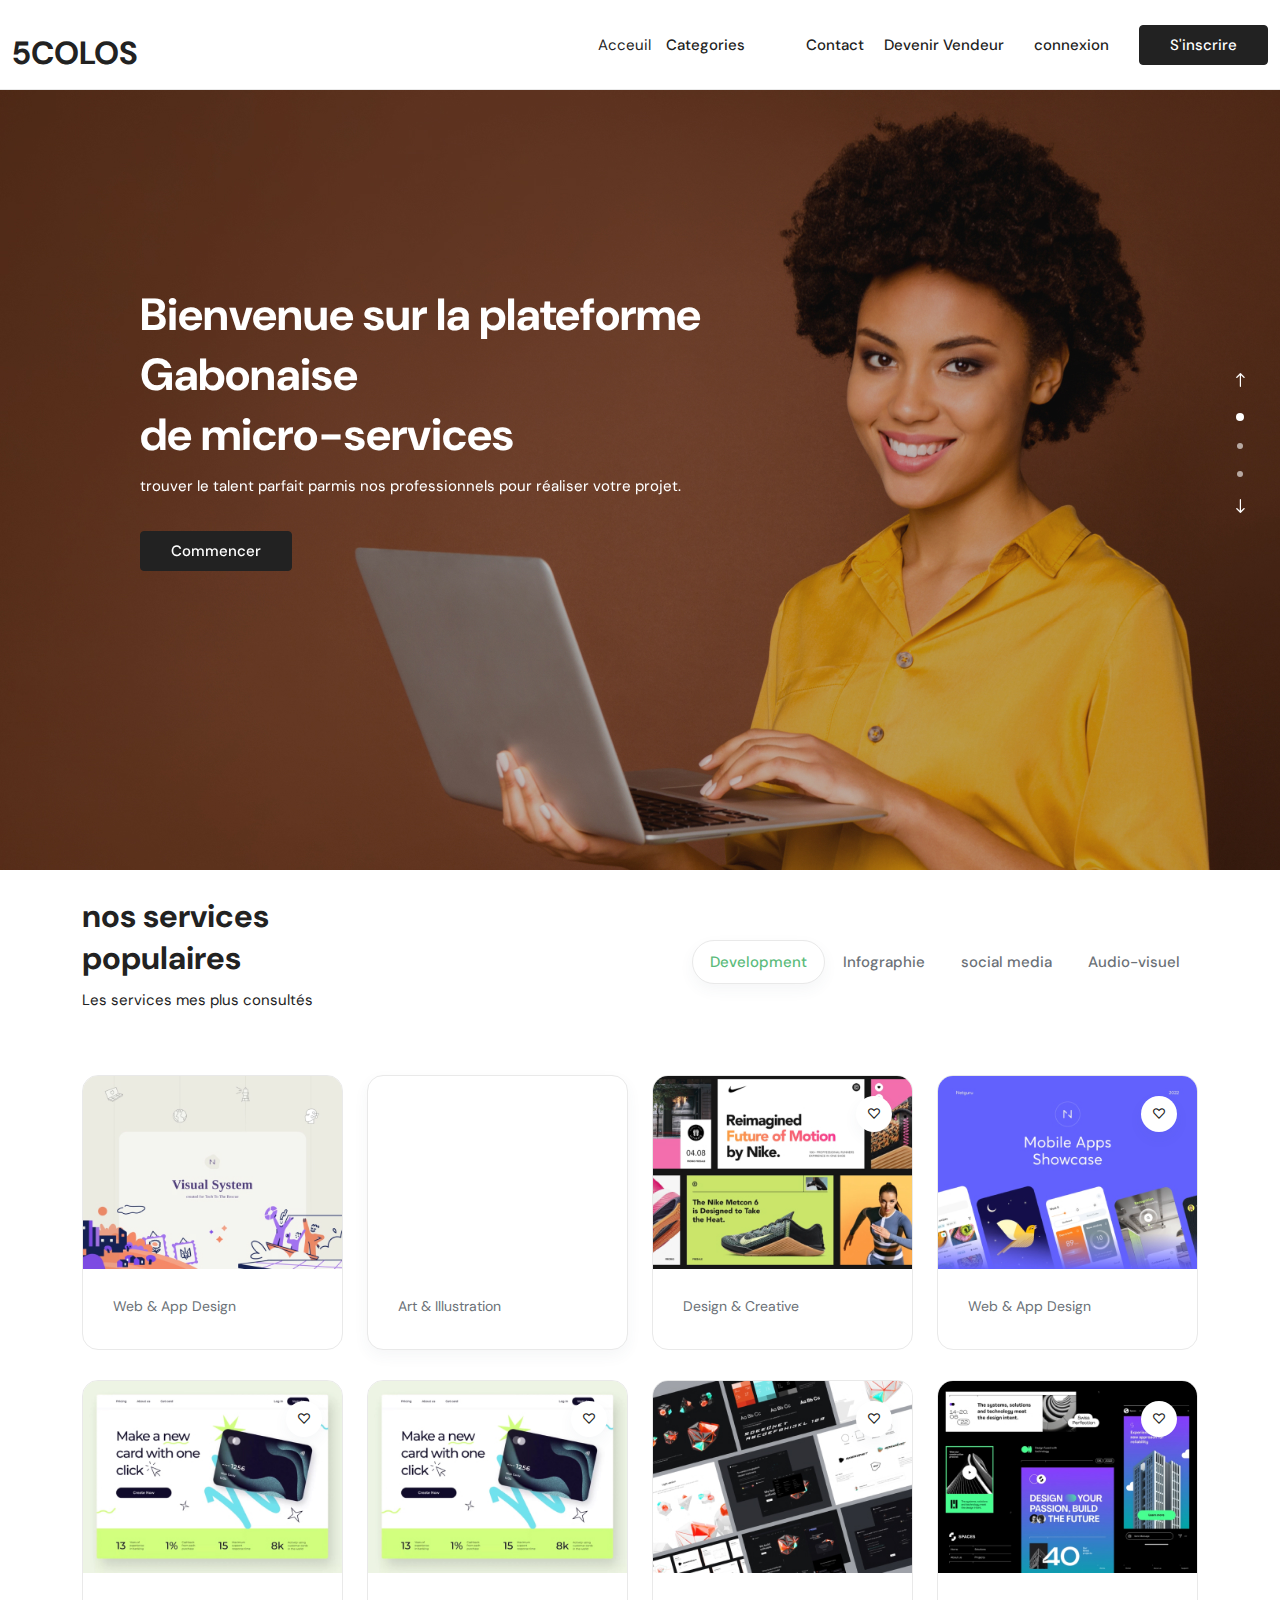
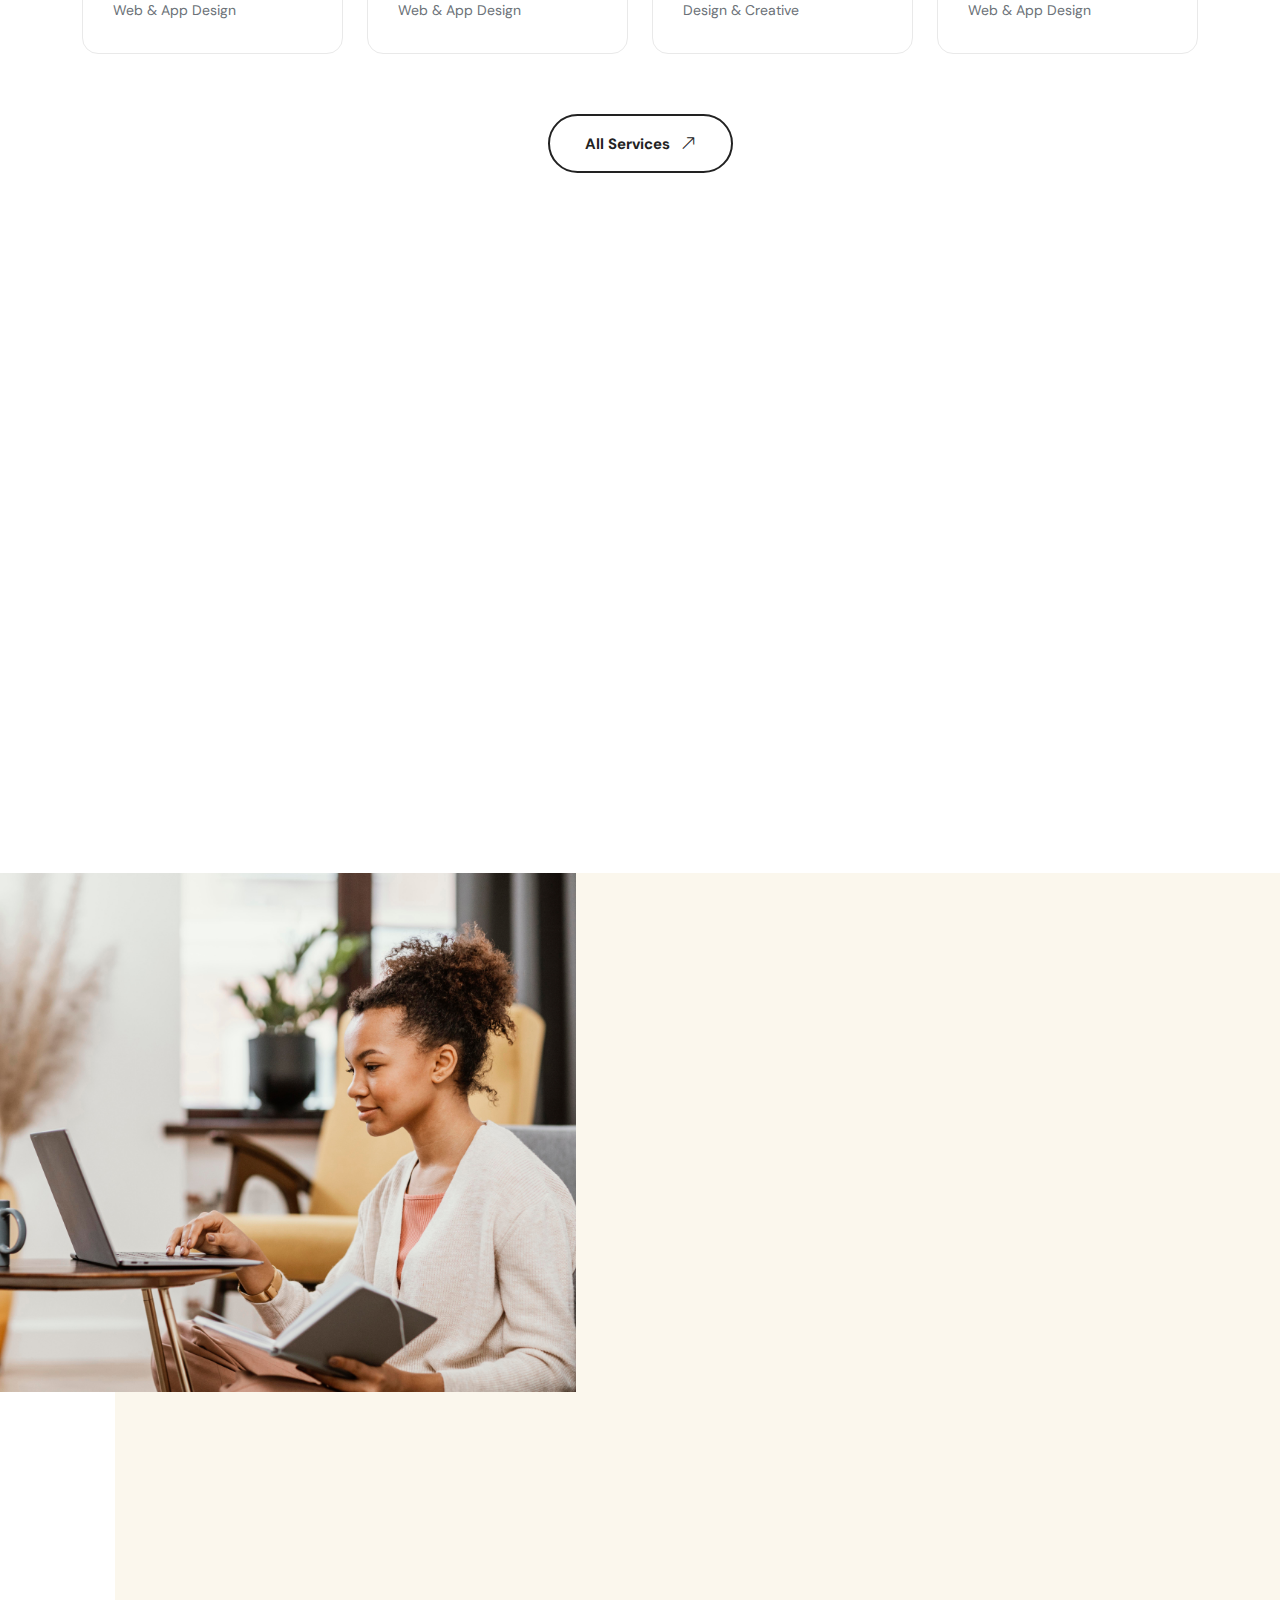
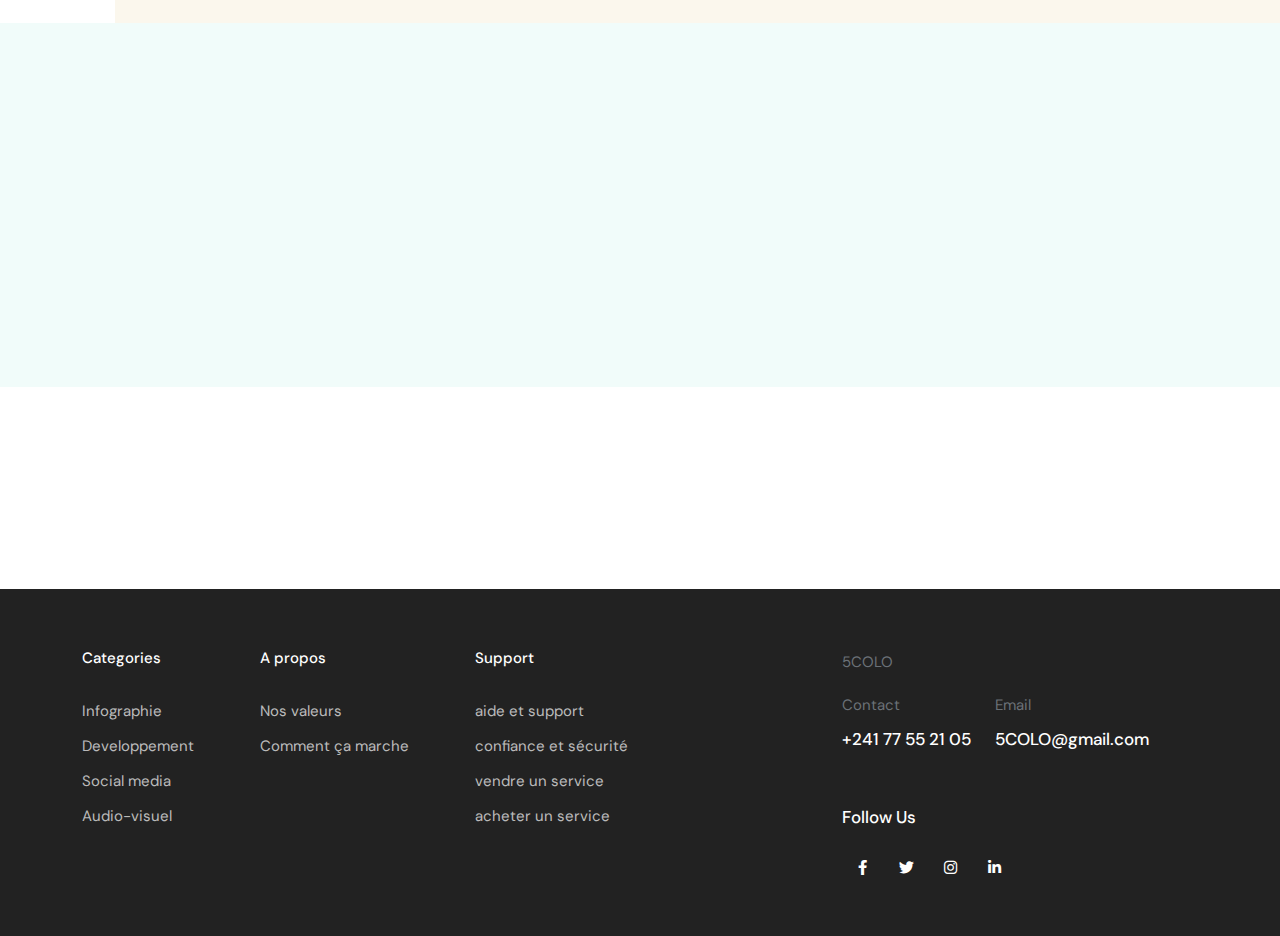
==== commit cb04a797: "2 depot modif" ====
--- a/index.html
+++ b/index.html
@@ -24,10 +24,8 @@
 <!-- Responsive stylesheet -->
 <link rel="stylesheet" href="css/responsive.css">
 <!-- Title -->
-<title>Freeio - Freelance Marketplace HTML Template</title>
-<!-- Favicon -->
-<link href="images/favicon.ico" sizes="128x128" rel="shortcut icon" type="image/x-icon" />
-<link href="images/favicon.ico" sizes="128x128" rel="shortcut icon" />
+<title>5COLOS</title>
+
 <!-- Apple Touch Icon -->
 <link href="images/apple-touch-icon-60x60.png" sizes="60x60" rel="apple-touch-icon">
 <link href="images/apple-touch-icon-72x72.png" sizes="72x72" rel="apple-touch-icon">
@@ -55,11 +53,18 @@
           <div class="col-auto">
             <div class="d-flex align-items-center justify-content-between">
               <div class="logos mr20">
-                <a class="header-logo logo2" href="index9.html">5COLO</a>
+                <a class="header-logo logo2" href="index9.html"><h2>5COLOS</h2></a>
               </div>
               <div class="home1_style bdrl1">
+              </div>
+            </div>
+          </div>
+          <div class="col-auto">
+            <div class="d-flex align-items-center">
+              <li class="visible_list"> <a class="list-item" href="index9.html"><span class="title">Acceuil</span></a></li>
+              <div class="home1_style ">
                 <div id="mega-menu">
-                  <a class="btn-mega fw500" href="#"><span class="pl30 pl10-xl pr5 fz15 vam flaticon-menu"></span> Categories</a>
+                  <a class="btn-mega fw500" href="#"><span class="pl30 pl10-xl pr5 fz15 vam "></span> Categories</a>
                   <ul class="menu ps-0">
                     <li> <a class="dropdown" href="page-service-v1.html"><span class="menu-title">Infographie</span> </a>
                       
@@ -74,19 +79,14 @@
                   </ul>
                 </div>
               </div>
-            </div>
-          </div>
-          <div class="col-auto">
-            <div class="d-flex align-items-center">
-
               <!-- Responsive Menu Structure-->
               <ul id="respMenu" class="ace-responsive-menu" data-menu-style="horizontal">
-                <li class="visible_list"> <a class="list-item" href="#"><span class="title">Acceuil</span></a></li>
                 <li> <a class="list-item" href="page-contact.html">Contact</a></li>
               </ul>
 
               <!-- <a class="login-info mx15-lg mx30" href="page-become-seller.html"><span class="d-none d-xl-inline-block">Become a</span> Seller</a> -->
-              <a class="login-info mr15-lg mr30" href="page-login.html">Devenir Vendeur</a>
+              <a class="login-info mr15-lg mr30" href="#">Devenir Vendeur</a>
+              <a class="login-info mr15-lg mr30" href="page-login.html">connexion</a>
               <a class="ud-btn btn-dark add-joining" href="page-register.html">S'inscrire</a>
             </div>
           </div>
@@ -103,7 +103,7 @@
           <div class="mobile_menu_bar d-flex justify-content-between align-items-center">
             <a class="mobile_logo" href="#"><img src="images/header-logo-dark.svg" alt=""></a>
             <div class="right-side text-end">
-              <a class="" href="page-contact.html">join</a>
+              <a class="" href="page-contact.html">Contact</a>
               <a class="menubar ml30" href="#menu"><img src="images/mobile-dark-nav-icon.svg" alt=""></a>
             </div>
           </div>
@@ -114,38 +114,15 @@
     <!-- /.mobile-menu -->
     <nav id="menu" class="">
       <ul>
-        <li><span>Browse Jobs</span>
+        <li><span>catégorie</span>
           <ul>
-            <li><span>Services</span>
-              <ul>
-                <li><a href="page-service-v1.html">Service v1</a></li>
-                <li><a href="page-service-v2.html">Service v2</a></li>
-                <li><a href="page-service-v3.html">Service v3</a></li>
-                <li><a href="page-service-v4.html">Service v4</a></li>
-                <li><a href="page-service-v5.html">Service v5</a></li>
-                <li><a href="page-service-v6.html">Service v6</a></li>
-                <li><a href="page-service-v7.html">Service v7</a></li>
-                <li><a href="page-service-all.html">Service All</a></li>
-                <li><a href="page-service-single.html">Service Single</a></li>
-              </ul>
-            </li>
-            <li><span>Projects</span>
-              <ul>
-                <li><a href="page-project-v1.html">Project v1</a></li>
-                <li><a href="page-project-single.html">Project Single</a></li>
-              </ul>
-            </li>
-            <li><span>Job View</span>
-              <ul>
-                <li><a href="page-job-list-v1.html">Job list v1</a></li>
-                <li><a href="page-job-list-v2.html">Job list v2</a></li>
-                <li><a href="page-job-list-v3.html">Job list V3</a></li>
-                <li><a href="page-job-list-single.html">Job Single</a></li>
-              </ul>
-            </li>
-          </ul>
+            <li><a href="page-service-v1.html">Infographie</a><span></span></li>
+            <li><a href="page-service-v1.html">Developpement Web</a><span></span></li>
+            <li><a href="page-service-v1.html">Social Media</a><span></span></li>
+            <li><a href="page-service-v1.html">Audio-visuel</a><span></span></li>
+            
         </li>
-        <li><span>Users</span>
+        <!-- <li><span>Users</span>
           <ul>
             <li><span>Dashboard</span>
               <ul>
@@ -183,7 +160,7 @@
             <li><a href="page-become-seller.html">Become Seller</a></li>
           </ul>
         </li>
-       
+        -->
         <!-- Only for Mobile View -->
       </ul>
     </nav>
@@ -214,88 +191,13 @@
               <h3 class="banner-title">Bienvenue sur la plateforme Gabonaise   <br class="d-none d-lg-block">de micro-services</h3>
               <p class="banner-text text-white ff-heading mb30">trouver le talent parfait parmis nos professionnels pour réaliser votre projet.</p>
               <a href="#" class="ud-btn btn-dark add-joining">Commencer</a>
-              <!-- <div class="advance-search-tab bgc-white bdrs60 p10 bdrs4-sm banner-btn position-relative zi9">
-                <div class="row">
-                  <div class="col-md-5 col-lg-6 col-xl-6">
-                    <div class="advance-search-field mb10-sm">
-                      <form class="form-search position-relative">
-                        <div class="box-search">
-                          <span class="icon far fa-magnifying-glass"></span>
-                          <input class="form-control" type="text" name="search" placeholder="What are you looking for?">
-                          <div class="search-suggestions">
-                            <h6 class="fz14 ml30 mt25 mb-3">Popular Search</h6>
-                            <div class="box-suggestions">
-                              <ul class="px-0 m-0 pb-4">
-                                <li>
-                                  <div class="info-product">
-                                    <div class="item_title">mobile app development</div>
-                                  </div>
-                                </li>
-                                <li>
-                                  <div class="info-product">
-                                    <div class="item_title">mobile app builder</div>
-                                  </div>
-                                </li>
-                                <li>
-                                  <div class="info-product">
-                                    <div class="item_title">mobile legends</div>
-                                  </div>
-                                </li>
-                                <li>
-                                  <div class="info-product">
-                                    <div class="item_title">mobile app ui ux design</div>
-                                  </div>
-                                </li>
-                                <li>
-                                  <div class="info-product">
-                                    <div class="item_title">mobile game app development</div>
-                                  </div>
-                                </li>
-                                <li>
-                                  <div class="info-product">
-                                    <div class="item_title">mobile app design</div>
-                                  </div>
-                                </li>
-                              </ul>
-                            </div>
-                          </div>
-                        </div>
-                      </form>
-                    </div>
-                  </div>
-                  <div class="col-md-4 col-lg-4 col-xl-3">
-                    <div class="bselect-style1 bdrl1 bdrn-sm">
-                      <select class="selectpicker" data-width="100%">
-                        <option>City, state, or zip</option>
-                        <option data-tokens="Miami">Miami</option>
-                        <option data-tokens="NewYork">New York</option>
-                      </select>
-                    </div>
-                  </div>
-                  <div class="col-md-3 col-lg-2 col-xl-3">
-                    <div class="text-center text-xl-start">
-                      <button class="ud-btn btn-dark bdrs60 bdrs4-sm w-100" type="button">Search</button>
-                    </div>
-                  </div>
-                </div>
-              </div>
-              <p class="banner-text text-white ff-heading mt30 mb15">Popular Searches</p>
-              <div class="home9-tags d-md-flex align-items-center banner-btn">
-                <a class="bdrs60 mb-2 mb-md-0" href="#">Designer</a>
-                <a class="bdrs60 mb-2 mb-md-0" href="#">Developer</a>
-                <a class="bdrs60 mb-2 mb-md-0" href="#">Web</a>
-                <a class="bdrs60 mb-2 mb-md-0" href="#">IOS</a>
-                <a class="bdrs60 mb-2 mb-md-0" href="#">PHP</a>
-                <a class="bdrs60 mb-2 mb-md-0" href="#">Senior</a>
-              </div> -->
+              
             </div>
           </div>
         </div>
       </div>
     </section>
-
-   
-   
+  
     <!-- Popular Services -->
     <section class="pt-0 pb-0 pb30-md">
       <div class="container">
@@ -336,17 +238,9 @@
                 <div class="tab-pane fade fz15 text show active" id="pills-home" role="tabpanel" aria-labelledby="pills-home-tab">
                   <div class="row">
                     <div class="col-sm-6 col-xl-3">
-                      <div class="listing-style1 bdrs16">
-                        <div class="list-thumb">
-                          <img class="w-100" src="images/listings/g-1.jpg" alt="">
-                          <a href="#" class="listing-fav fz12"><span class="far fa-heart"></span></a>
-                        </div>
-                        <div class="list-content">
-                          <p class="list-text body-color fz14 mb-1">Web & App Design</p>
-                        </div>
-                      </div>
-                      <div class="listing-style1 bdrs16">
-                        <a href="#">
+                      <a href="page-service-single.html"></a>
+                     <div class="listing-style1 bdrs16">
+                        <a href="">
                             <div class="list-thumb">
                             <img class="w-100" src="images/listings/g-5.jpg" alt="">
                           </div>
@@ -354,11 +248,25 @@
                             <p class="list-text body-color fz14 mb-1">Web & App Design</p>
                           </div>
                         </a>
-                        
-                      </div>
-                    </div>
-                    <div class="col-sm-6 col-xl-3">
+                      </div>
+                      <div class="listing-style1 bdrs16">
+                        <a href="page-service-v1.html">
+                          <div class="list-thumb">
+                            <img class="w-100" src="images/listings/g-6.jpg" alt="">
+                            <a href="#" class="listing-fav fz12"><span class="far fa-heart"></span></a>
+                          </div>
+                          <div class="list-content">
+                            <p class="list-text body-color fz14 mb-1">Web & App Design</p>
+                          </div>
+                        </a>
+
+                      </div>
+
+                    </div> 
+                    <div class="col-sm-6 col-xl-3">
+                      
                       <div class="listing-style1 default-box-shadow1 bdrs16">
+                        <a href="page-service-v1.html">
                         <div class="list-thumb">
                           <div class="listing-thumbIn-slider position-relative navi_pagi_bottom_center slider-1-grid owl-carousel owl-theme">
                             <div class="item">
@@ -379,21 +287,27 @@
                             </div>
                           </div>
                         </div>
+                        </a>
                         <div class="list-content">
                           <p class="list-text body-color fz14 mb-1">Art & Illustration</p>
                         </div>
-                      </div>
-                      <div class="listing-style1 bdrs16">
-                        <div class="list-thumb">
-                          <img class="w-100" src="images/listings/g-6.jpg" alt="">
-                          <a href="#" class="listing-fav fz12"><span class="far fa-heart"></span></a>
-                        </div>
-                        <div class="list-content">
-                          <p class="list-text body-color fz14 mb-1">Web & App Design</p>
-                        </div>
-                      </div>
-                    </div>
-                    <div class="col-sm-6 col-xl-3">
+                      </a>
+                      </div>
+                      <div class="listing-style1 bdrs16">
+                        <a href="page-service-v1.html">
+                          <div class="list-thumb">
+                            <img class="w-100" src="images/listings/g-6.jpg" alt="">
+                            <a href="#" class="listing-fav fz12"><span class="far fa-heart"></span></a>
+                          </div>
+                          <div class="list-content">
+                            <p class="list-text body-color fz14 mb-1">Web & App Design</p>
+                          </div>
+                        </a>
+
+                      </div>
+                    </div>
+                    <div class="col-sm-6 col-xl-3">
+                      <a href="page-service-v1.html">
                       <div class="listing-style1 bdrs16">
                         <div class="list-thumb">
                           <img class="w-100" src="images/listings/g-3.jpg" alt="">
@@ -403,6 +317,8 @@
                           <p class="list-text body-color fz14 mb-1">Design & Creative</p>
                         </div>
                       </div>
+                    </a>
+                      <a href="page-service-v1.html"></a>
                       <div class="listing-style1 bdrs16">
                         <div class="list-thumb">
                           <img class="w-100" src="images/listings/g-7.jpg" alt="">
@@ -500,7 +416,6 @@
                         </div>
                         <div class="list-content">
                           <p class="list-text body-color fz14 mb-1">Web & App Design</p>
-                          
                         </div>
                       </div>
                     </div>
@@ -1159,11 +1074,6 @@
                         </div>
                       </div>
                     </div>
-                    <div class="col-lg-12">
-                      <div class="text-center mt30">
-                        <a class="ud-btn btn-white2 double-border bdrs60" href="page-service-v1.html">All Services<i class="fal fa-arrow-right-long"></i></a>
-                      </div>
-                    </div>
                   </div>
                 </div>
               </div>
@@ -1173,7 +1083,7 @@
       </div>
     </section>
 
-
+    
 
      <!-- talent by category -->
      <section class="pb40-md pb90 pt-0">
@@ -1185,17 +1095,12 @@
               <p class="paragraph">Nos différents services</p>
             </div>
           </div>
-          <div class="col-lg-3">
-            <div class="text-start text-lg-end mb-4">
-              <a class="ud-btn3 ud-btn btn-white2 double-border bdrs60" href="page-project-v1.html">All Category<i class="fal fa-arrow-right-long"></i></a>
-            </div>
-          </div>
         </div>
         <div class="row">
           <div class="col-lg-12 wow fadeInUp" data-wow-delay="300ms">
             <div class="dots_none slider-dib-sm slider-5-grid vam_nav_style owl-theme owl-carousel">
               <div class="item">
-                <a href="#">
+                <a href="page-service-v1.html">
                   <div class="feature-style1 mb30 bdrs16">
                   <div class="feature-img bdrs16 overflow-hidden"><img class="w-100" src="images/listings/category-1.jpg" alt=""></div>
                   <div class="feature-content">
@@ -1207,24 +1112,30 @@
                 </a>
               </div>
               <div class="item">
-                <div class="feature-style1 mb30 bdrs16">
-                  <div class="feature-img bdrs16 overflow-hidden"><img class="w-100" src="images/listings/category-2.jpg" alt=""></div>
-                  <div class="feature-content">
-                    <div class="top-area">
-                      <h5 class="text">Infographie</h5>
-                    </div>
-                  </div>
-                </div>
+                <a href="page-service-v1.html">
+                  <div class="feature-style1 mb30 bdrs16">
+                    <div class="feature-img bdrs16 overflow-hidden"><img class="w-100" src="images/listings/category-2.jpg" alt=""></div>
+                    <div class="feature-content">
+                      <div class="top-area">
+                        <h5 class="text">Infographie</h5>
+                      </div>
+                    </div>
+                  </div>
+                </a>
+                
               </div>
               <div class="item">
-                <div class="feature-style1 mb30 bdrs16">
-                  <div class="feature-img bdrs16 overflow-hidden"><img class="w-100" src="images/listings/category-3.jpg" alt=""></div>
-                  <div class="feature-content">
-                    <div class="top-area">
-                      <h5 class="text">Social Media</h5>
-                    </div>
-                  </div>
-                </div>
+                <a href="page-service-v1.html">
+                  <div class="feature-style1 mb30 bdrs16">
+                    <div class="feature-img bdrs16 overflow-hidden"><img class="w-100" src="images/listings/category-3.jpg" alt=""></div>
+                    <div class="feature-content">
+                      <div class="top-area">
+                        <h5 class="text">Social Media</h5>
+                      </div>
+                    </div>
+                  </div>
+                </a>
+                
               </div>
               <div class="item">
                 <div class="feature-style1 mb30 bdrs16">
@@ -1298,7 +1209,7 @@
               </div>
             </div>
           </div>
-          <div class="col-6 col-md-3">
+          <div class="col-6 col-md-3  photo">
             <div class="funfact_one at-home5 mb30 text-center">
               <div class="icon mb10"><span class="flaticon-star-2"></span></div>
               <div class="details">
@@ -1345,29 +1256,29 @@
       <div class="container">
         <div class="row wow fadeInUp">
           <div class="col-lg-12">
-            <div class="main-title text-center">
-              <h6>Nos partenaires</h6>
+            <div class="main-title text-center parent">
+              <h2>Nos partenaires</h2>
             </div>
           </div>
         </div>
-        <div class="row wow fadeInUp">
+        <div class="row wow fadeInUp   partener">
           <div class="col-6 col-md-4 col-xl-2">
-            <div class="partner_item text-center mb30-lg"><img class="wa m-auto" src="images/partners/1.png" alt="1.png"></div>
+            <div class="partner_item text-center mb30-lg"><img class="wa m-auto" src="image/E241.png" width="60px" height="50px"></div>
           </div>
           <div class="col-6 col-md-4 col-xl-2">
-            <div class="partner_item text-center mb30-lg"><img class="wa m-auto" src="images/partners/2.png" alt="2.png"></div>
+            <div class="partner_item text-center mb30-lg"><img class="wa m-auto" src="image/E241B.png" width="60px" height="50px"></div>
           </div>
           <div class="col-6 col-md-4 col-xl-2">
-            <div class="partner_item text-center mb30-lg"><img class="wa m-auto" src="images/partners/3.png" alt="3.png"></div>
+            <div class="partner_item text-center mb30-lg"><img class="wa m-auto" src="image/JConsomme.png" width=60px" height="50px""></div>
           </div>
           <div class="col-6 col-md-4 col-xl-2">
-            <div class="partner_item text-center mb30-lg"><img class="wa m-auto" src="images/partners/4.png" alt="4.png"></div>
+            <div class="partner_item text-center mb30-lg"><img class="wa m-auto" src="image/kids.png" width="60px" height="50px"></div>
           </div>
           <div class="col-6 col-md-4 col-xl-2">
-            <div class="partner_item text-center mb30-lg"><img class="wa m-auto" src="images/partners/5.png" alt="5.png"></div>
+            <div class="partner_item text-center mb30-lg"><img class="wa m-auto" src="image/s241.png" width="60px" height="50px"></div>
           </div>
           <div class="col-6 col-md-4 col-xl-2">
-            <div class="partner_item text-center mb30-lg"><img class="wa m-auto" src="images/partners/6.png" alt="6.png"></div>
+            <div class="partner_item text-center mb30-lg"><img class="wa m-auto" src="image/olabs.png" width="60px" height="50px"></div>
           </div>
         </div>
       </div>
--- a/css/style.css
+++ b/css/style.css
@@ -3378,10 +3378,15 @@
   padding-left: 10px;
 }
 
+h2{
+  margin-top: 25px;
+}
+.partener{
+  padding-bottom: 25px;
+}
 /*	Brands  */
 /*  Commons Styles of Template  */
 section {
-  padding: 120px 0;
   position: relative;
 }
 @media (max-width: 991.98px) {
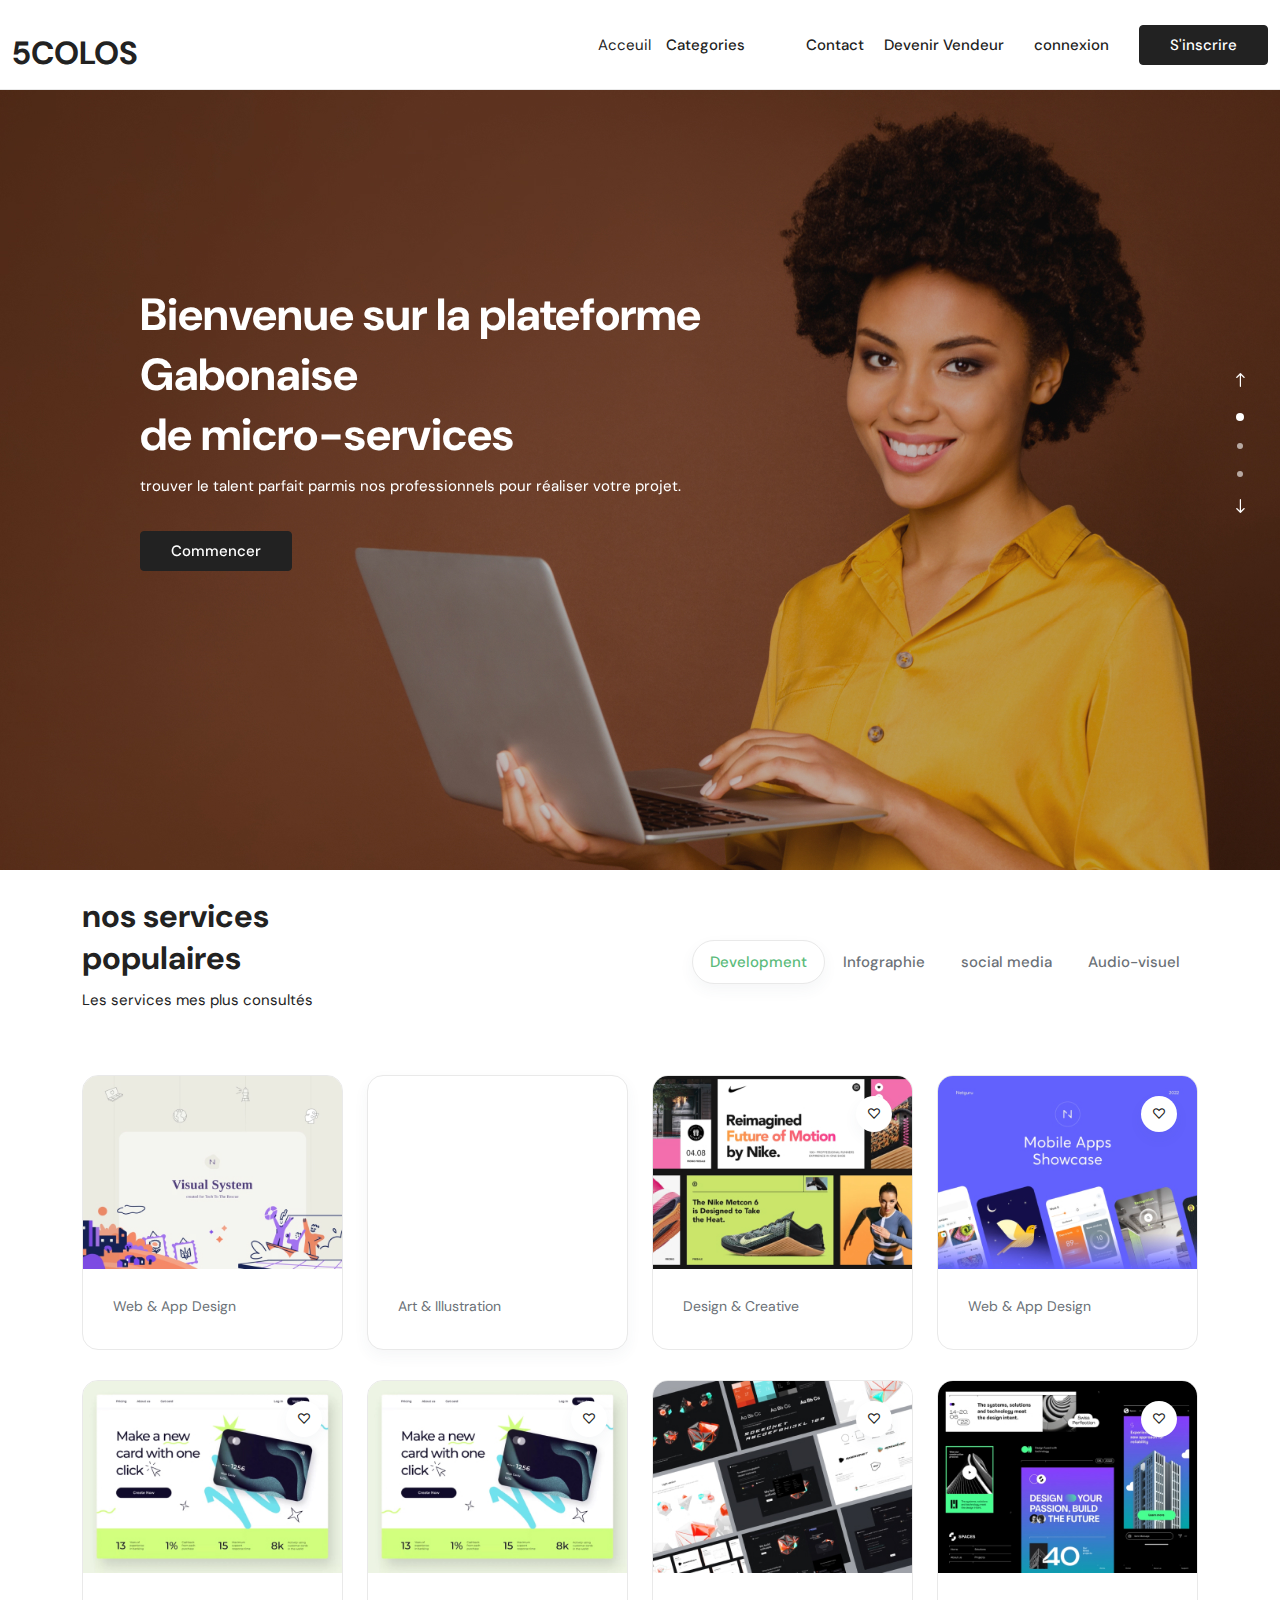
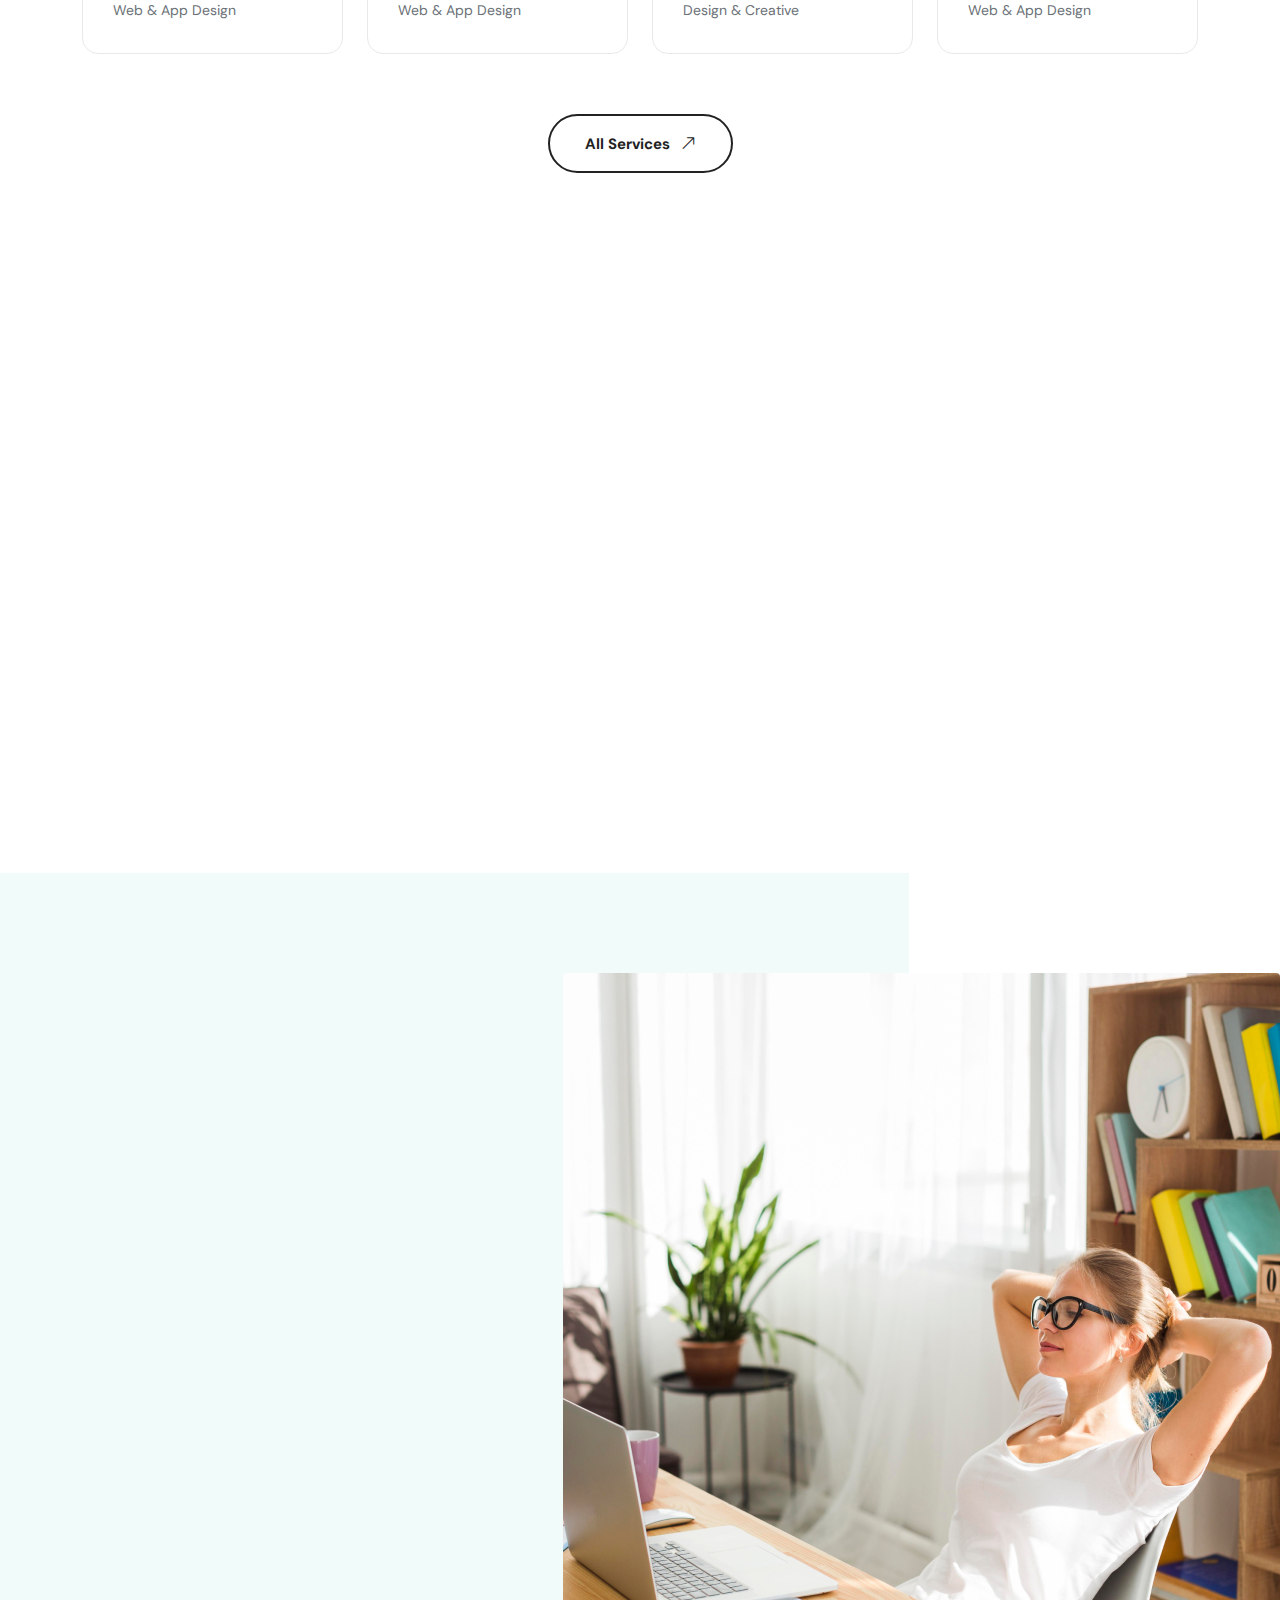
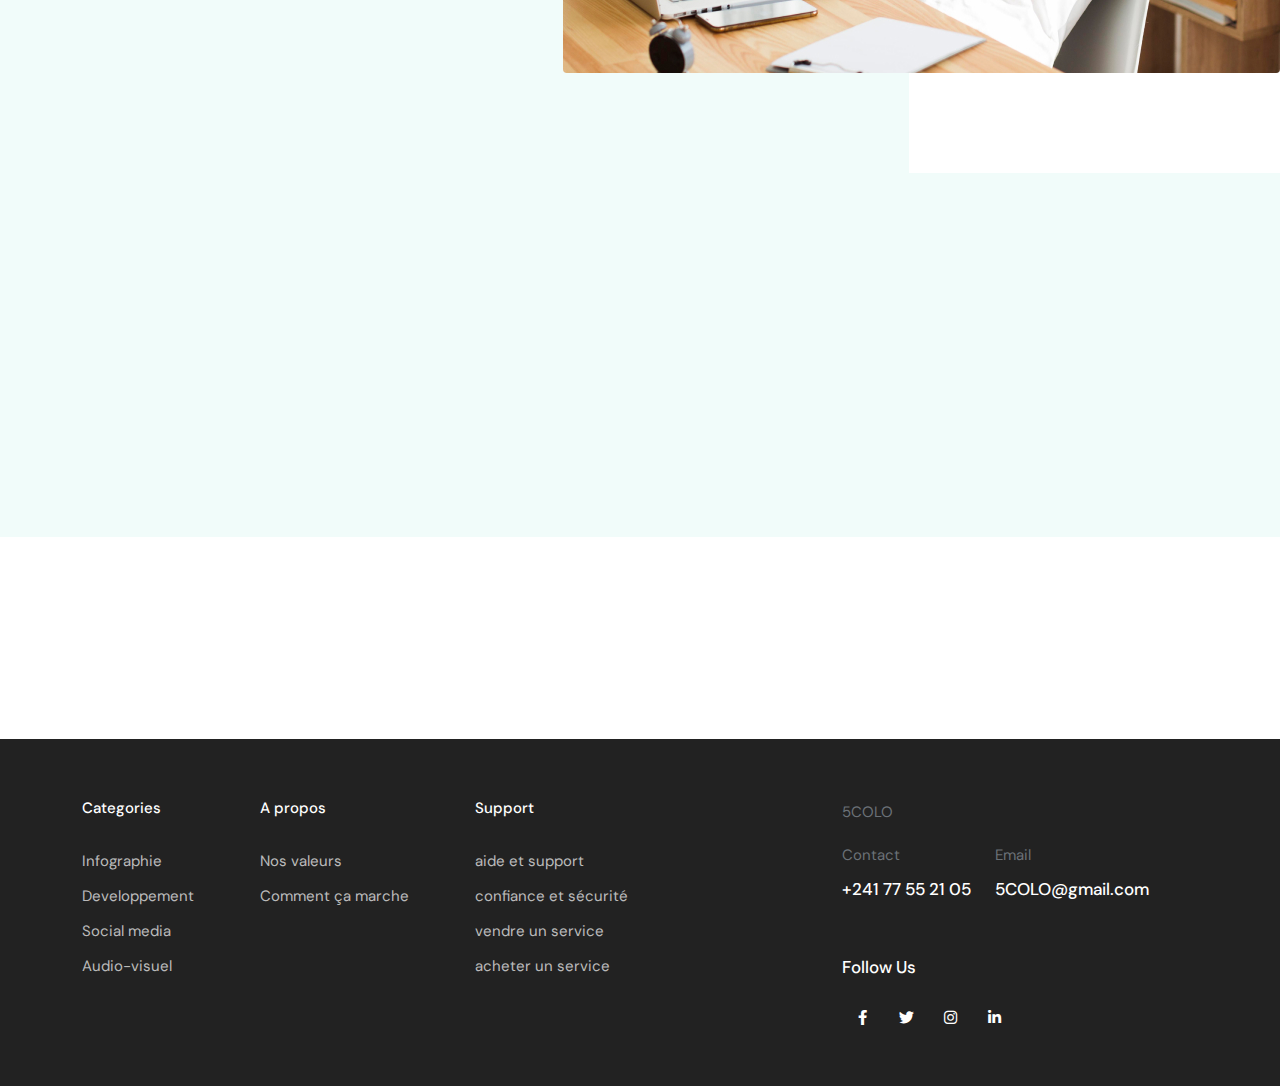
==== commit 92ba6f88: "modif de Acceuil" ====
--- a/index.html
+++ b/index.html
@@ -318,7 +318,7 @@
                         </div>
                       </div>
                     </a>
-                      <a href="page-service-v1.html"></a>
+                      <a href=""></a>
                       <div class="listing-style1 bdrs16">
                         <div class="list-thumb">
                           <img class="w-100" src="images/listings/g-7.jpg" alt="">
@@ -1154,7 +1154,7 @@
     </section>
 
     <!-- CTA Banner -->
-    <section class="cta-banner-about2 at-home8 mx-auto maxw1700 position-relative pt60-md pb60-md p-0">
+    <!-- <section class="cta-banner-about2 at-home8 mx-auto maxw1700 position-relative pt60-md pb60-md p-0">
       <img class="home8-cta-img" src="images/about/about-5.jpg" alt="">
       <div class="container">
         <div class="row">
@@ -1175,7 +1175,7 @@
               <div class="list-one d-flex align-items-start mb30">
                 <span class="list-icon flex-shrink-0 flaticon-money"></span>
                 <div class="list-content flex-grow-1 ml20">
-                  <h4 class="mb-1">Un travail de qualité réalisé rapidement :</h4>
+                  <h4 class="mb-1">Un travail de qualité réalisé rapidement </h4>
                   <p class="text mb-0 fz15">Vous pouvez trouver des services de haute qualité à tous les prix. Il n’y a de taux horaire, juste une tarification basée sur le projet.</p>
                 </div>
               </div>
@@ -1190,8 +1190,49 @@
           </div>
         </div>
       </div>
+    </section> -->
+
+       <!-- CTA Banner -->
+    <section class="cta-banner-about2 mx-auto maxw1700 position-relative pt60-lg pb60-lg">
+      <img class="cta-about2-img bdrs4 d-none d-xl-block" src="images/about/about-9.jpg" alt="">
+      <div class="container">
+        <div class="row">
+          <div class="col-md-11 wow fadeInUp" data-wow-delay="200ms">
+            <div class="main-title">
+              <h2 class="title text-capitalize"> Pourquoi nous choisir</h2>
+            </div>
+          </div>
+        </div>
+        <div class="row wow fadeInDown" data-wow-delay="400ms">
+          <div class="col-sm-6 col-lg-4 col-xl-3">
+            <div class="iconbox-style9 default-box-shadow1 bgc-white p40 bdrs12 position-relative mb30">
+              <span class="icon fz40 flaticon-cv"></span>
+              <h4 class="iconbox-title mt20">Le meilleur pour votre budget</h4>
+              <p class="text mb-0 fz15">Vous pouvez trouver des services de haute qualité à tous les prix. Il n’y a de taux horaire, juste une tarification basée sur le projet.</p>
+
+            </div>
+          </div>
+          <div class="col-sm-6 col-lg-4 col-xl-3">
+            <div class="iconbox-style9 default-box-shadow1 bgc-white p40 bdrs12 position-relative mb30">
+              <span class="icon fz40 flaticon-web-design"></span>
+              <h4 class="iconbox-title mt20">Un travail de qualité réalisé rapidement</h4>
+              <p class="text mb-0 fz15">Vous pouvez trouver des services de haute qualité à tous les prix. Il n’y a de taux horaire, juste une tarification basée sur le projet.</p>
+
+            </div>
+          </div>
+          <div class="col-sm-6 col-lg-4 col-xl-3">
+            <div class="iconbox-style9 default-box-shadow1 bgc-white p40 bdrs12 position-relative mb30">
+              <span class="icon fz40 flaticon-secure"></span>
+              <h4 class="iconbox-title mt20">Tous les paiements sont protégés</h4>
+            <p class="text mb-0 fz15">Avant le début des travaux vous effectuez un paiement qui ne sera reversé au professionnel qu’une fois le travail validé. Dans le cas contraire, vous pouvez récupérer votre paiement..</p>
+            </p>
+            </div>
+          </div>
+        </div>
+      </div>
     </section>
 
+   
 
      <!-- Funfact -->
      <section class="bgc-thm3 pb90 pb30-md">
